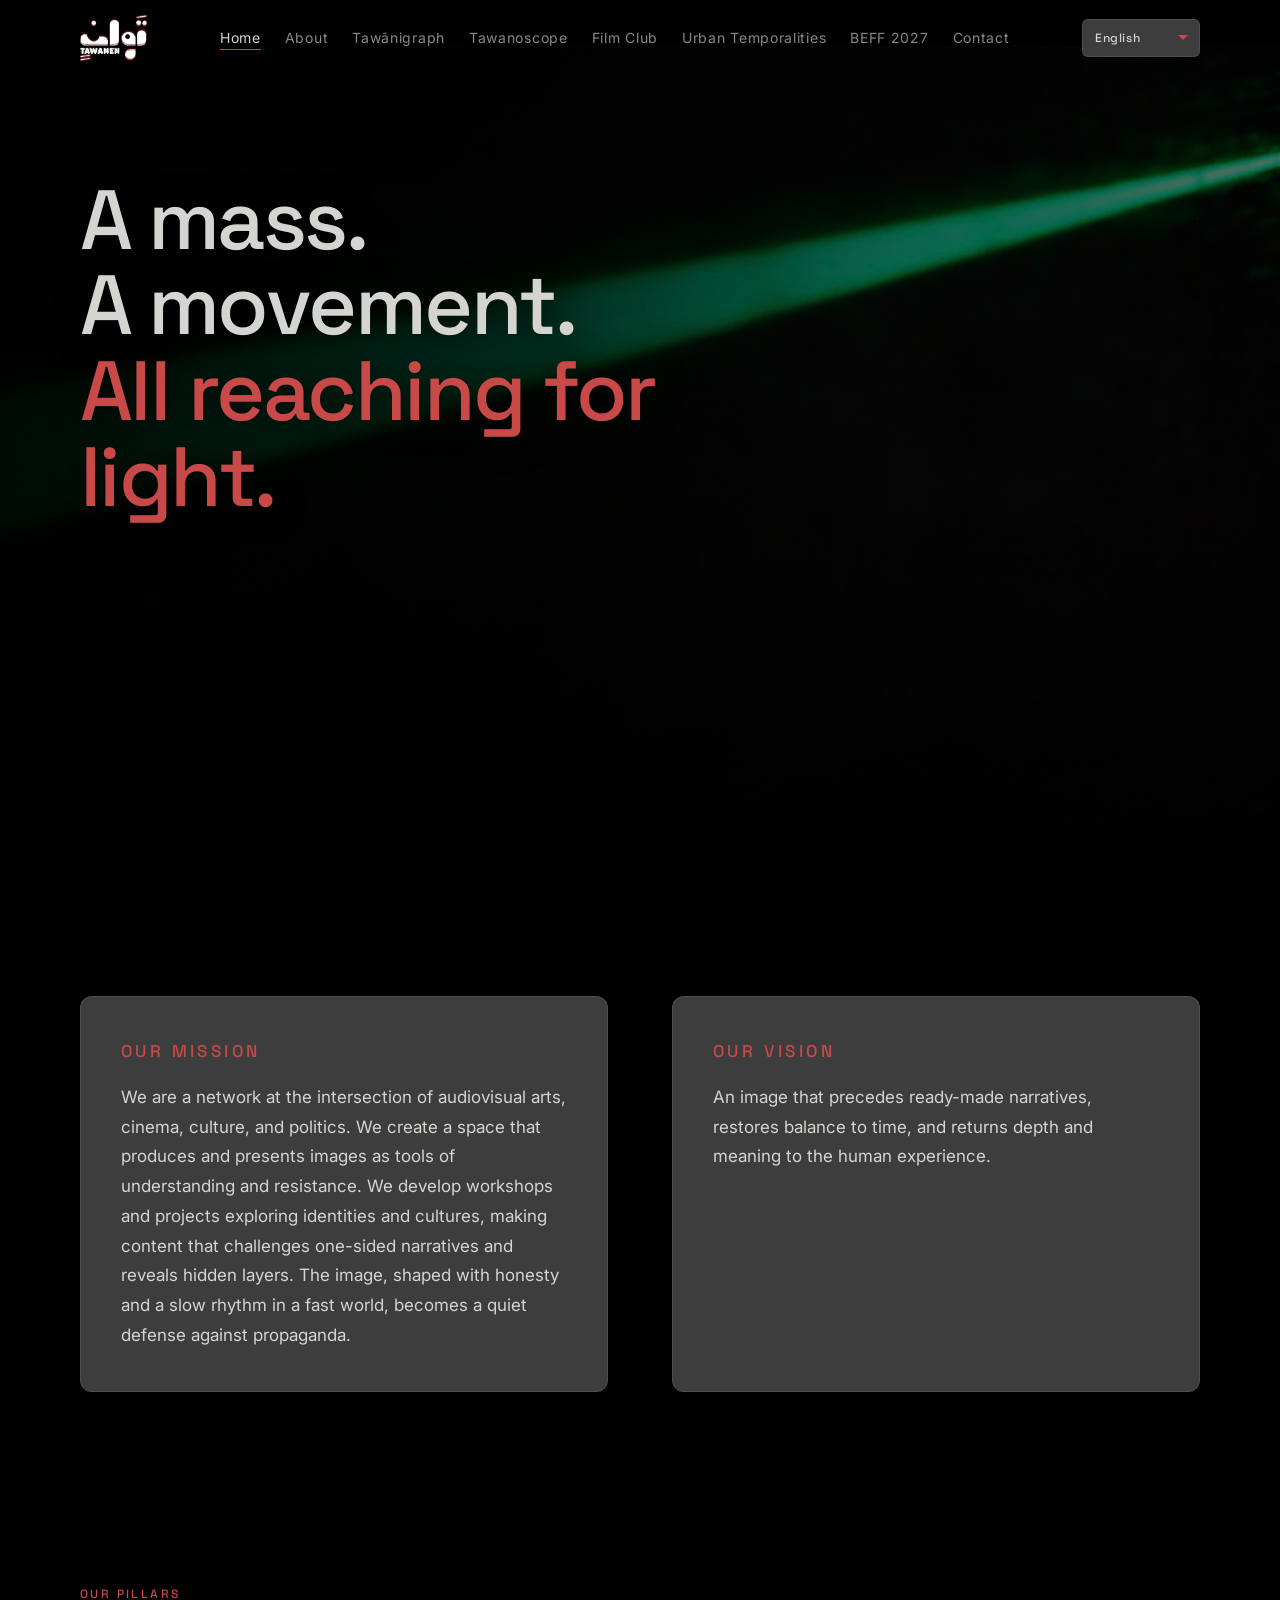
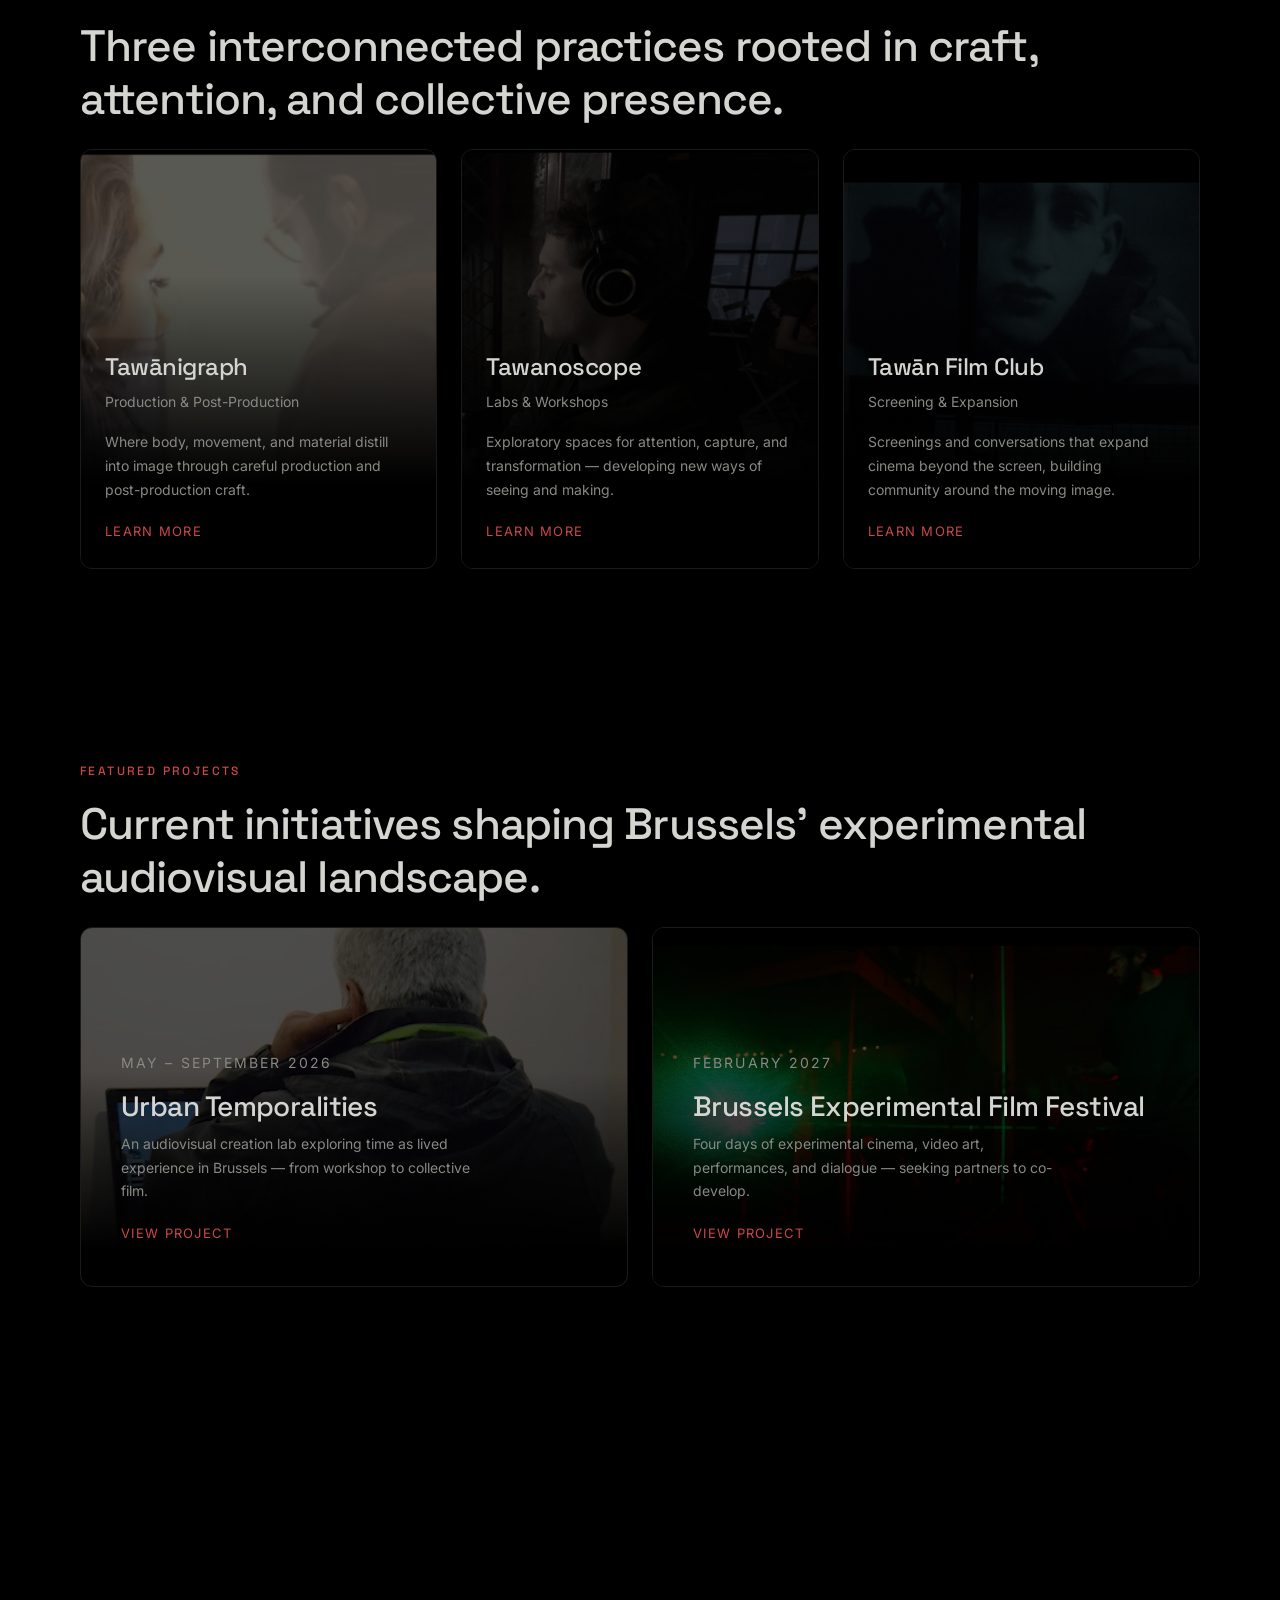
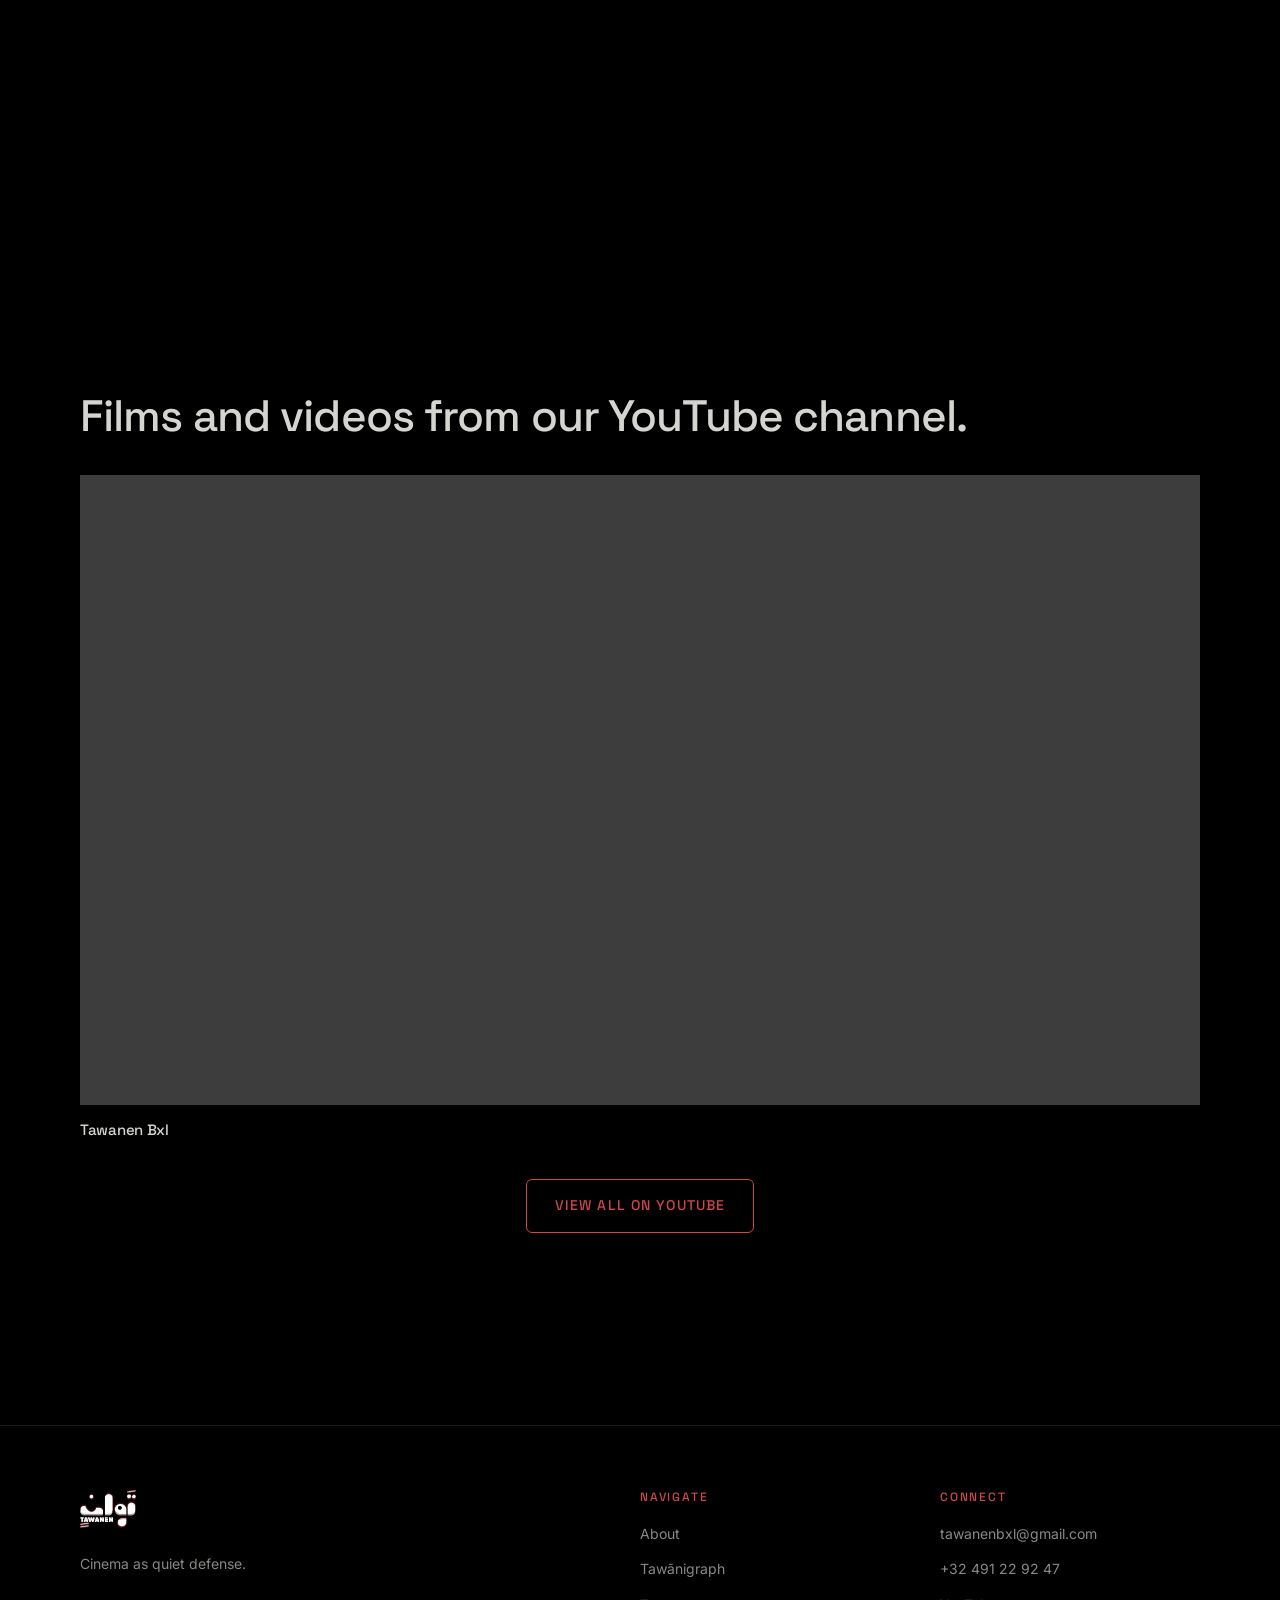
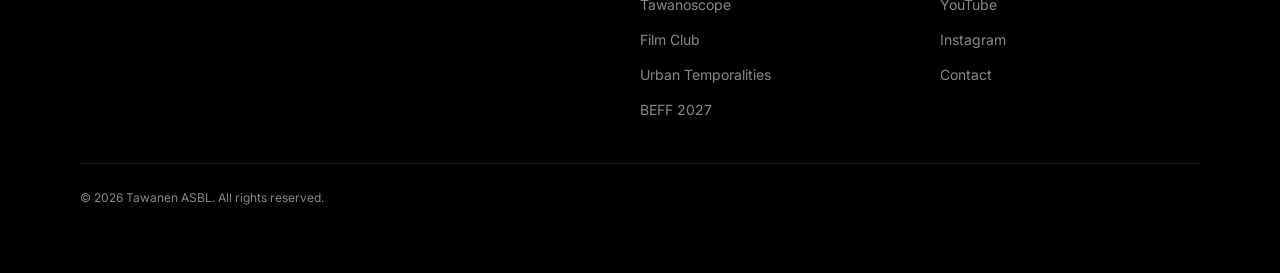
==== index.html @ 6d1c45f4 "initial commit Co-authored-by: Cursor <cursoragent@cursor.com>" ====
<!DOCTYPE html>
<html lang="en">
<head>
  <meta charset="UTF-8">
  <meta name="viewport" content="width=device-width, initial-scale=1.0">
  <meta name="description" content="Tawanen ASBL — a network at the intersection of audiovisual arts, cinema, culture, and politics in Brussels.">
  <meta property="og:title" content="Tawanen — Cinema as Quiet Defense">
  <meta property="og:description" content="Revealing quiet identities, hidden stories, and images that resist erasure.">
  <meta property="og:type" content="website">
  <meta property="og:image" content="logo.png">
  <meta name="twitter:card" content="summary_large_image">
  <link rel="alternate" hreflang="en" href="index.html">
  <link rel="alternate" hreflang="fr" href="index.html">
  <link rel="alternate" hreflang="nl" href="index.html">
  <link rel="alternate" hreflang="ar" href="index.html">
  <link rel="icon" type="image/png" href="logo.png">
  <title>Tawanen — Cinema as Quiet Defense</title>
  <link rel="preconnect" href="https://fonts.googleapis.com">
  <link rel="preconnect" href="https://fonts.gstatic.com" crossorigin>
  <link href="https://fonts.googleapis.com/css2?family=Inter:wght@400;500;600&family=Noto+Sans+Arabic:wght@400;500;600&family=Space+Grotesk:wght@400;500;600;700&display=swap" rel="stylesheet">
  <link rel="stylesheet" href="css/reset.css">
  <link rel="stylesheet" href="css/variables.css">
  <link rel="stylesheet" href="css/layout.css">
  <link rel="stylesheet" href="css/components.css">
  <link rel="stylesheet" href="css/pages.css">
</head>
<body data-page-title="meta.siteName" data-page-desc="meta.description">

  <header class="site-header">
    <div class="container header-inner">
      <a href="index.html" class="logo" aria-label="Tawanen"><img src="logo.png" alt="Tawanen" class="logo-img" width="1769" height="1206"></a>
      <nav class="main-nav" aria-label="Main navigation">
        <button class="menu-toggle" aria-label="Toggle menu" aria-expanded="false">
          <span></span><span></span><span></span>
        </button>
        <ul class="nav-links">
          <li><a href="index.html" data-i18n="nav.home">Home</a></li>
          <li><a href="about.html" data-i18n="nav.about">About</a></li>
          <li><a href="tawanigraph.html" data-i18n="nav.tawānigraph">Tawānigraph</a></li>
          <li><a href="tawanoscope.html" data-i18n="nav.tawanoscope">Tawanoscope</a></li>
          <li><a href="film-club.html" data-i18n="nav.filmClub">Film Club</a></li>
          <li><a href="urban-temporalities.html" data-i18n="nav.urbanTemporalities">Urban Temporalities</a></li>
          <li><a href="beff-2027.html" data-i18n="nav.beff">BEFF 2027</a></li>
          <li><a href="contact.html" data-i18n="nav.contact">Contact</a></li>
        </ul>
      </nav>
      <div class="header-actions">
        <label class="lang-switcher">
          <select class="lang-select" aria-label="Language">
            <option value="en">English</option>
            <option value="fr">Français</option>
            <option value="nl">Nederlands</option>
            <option value="ar">العربية</option>
          </select>
        </label>
      </div>
    </div>
  </header>

  <main>
    <section class="hero">
      <div class="hero-video-wrap">
        <video autoplay muted loop playsinline poster="assets/images/hero-green-beam.jpg">
          <source src="assets/video/opening.mp4" type="video/mp4">
        </video>
      </div>
      <div class="hero-content container">
        <div class="hero-text">
          <h1 class="hero-title">
            <span class="hero-title-line" data-i18n="hero.title.line1">A mass.</span>
            <span class="hero-title-line" data-i18n="hero.title.line2">A movement.</span>
            <span class="hero-title-line hero-title-accent" data-i18n="hero.title.line3">All reaching for light.</span>
          </h1>
          <p class="hero-lead" data-i18n="hero.lead">Tawanen slows time in a world rushing forward — revealing quiet identities, hidden stories, and images that resist erasure.</p>
          <div class="hero-actions">
            <a href="about.html" class="btn btn-filled" data-i18n="hero.cta.about">Discover Tawanen</a>
            <a href="urban-temporalities.html" class="btn btn-ghost" data-i18n="hero.cta.projects">Our Projects</a>
          </div>
        </div>
      </div>
    </section>

    <section class="section">
      <div class="container">
        <div class="mission-vision-grid reveal">
          <div class="mission-block">
            <p class="section-label" data-i18n="mission.title">Our Mission</p>
            <p data-i18n="mission.text">We are a network at the intersection of audiovisual arts, cinema, culture, and politics.</p>
          </div>
          <div class="vision-block">
            <p class="section-label" data-i18n="vision.title">Our Vision</p>
            <p data-i18n="vision.text">An image that precedes ready-made narratives, restores balance to time, and returns depth and meaning to the human experience.</p>
          </div>
        </div>
      </div>
    </section>

    <section class="section">
      <div class="container">
        <p class="section-label reveal" data-i18n="pillars.title">Our Pillars</p>
        <h2 class="section-title reveal" data-i18n="pillars.intro">Three interconnected practices rooted in craft, attention, and collective presence.</h2>
        <div class="pillar-grid reveal">
          <a href="tawanigraph.html" class="pillar-card">
            <div class="pillar-card-bg">
              <img src="assets/images/editing-session.jpg" alt="Film editing session at Tawanen" loading="lazy">
            </div>
            <div class="pillar-card-content">
              <h3 data-i18n="pillars.tawānigraph.title">Tawānigraph</h3>
              <p data-i18n="pillars.tawānigraph.subtitle">Production & Post-Production</p>
              <p data-i18n="pillars.tawānigraph.text">Where body, movement, and material distill into image.</p>
              <span class="card-link" data-i18n="pillars.learnMore">Learn more</span>
            </div>
          </a>
          <a href="tawanoscope.html" class="pillar-card">
            <div class="pillar-card-bg">
              <img src="assets/images/workshop-headphones.jpg" alt="Workshop participant with headphones" loading="lazy">
            </div>
            <div class="pillar-card-content">
              <h3 data-i18n="pillars.tawanoscope.title">Tawanoscope</h3>
              <p data-i18n="pillars.tawanoscope.subtitle">Labs & Workshops</p>
              <p data-i18n="pillars.tawanoscope.text">Exploratory spaces for attention, capture, and transformation.</p>
              <span class="card-link" data-i18n="pillars.learnMore">Learn more</span>
            </div>
          </a>
          <a href="film-club.html" class="pillar-card">
            <div class="pillar-card-bg">
              <img src="assets/images/screening-audience.jpg" alt="Film screening with audience silhouettes" loading="lazy">
            </div>
            <div class="pillar-card-content">
              <h3 data-i18n="pillars.filmClub.title">Tawān Film Club</h3>
              <p data-i18n="pillars.filmClub.subtitle">Screening & Expansion</p>
              <p data-i18n="pillars.filmClub.text">Screenings and conversations that expand cinema beyond the screen.</p>
              <span class="card-link" data-i18n="pillars.learnMore">Learn more</span>
            </div>
          </a>
        </div>
      </div>
    </section>

    <section class="section">
      <div class="container">
        <p class="section-label reveal" data-i18n="projects.title">Featured Projects</p>
        <h2 class="section-title reveal" data-i18n="projects.intro">Current initiatives shaping Brussels' experimental audiovisual landscape.</h2>
        <div class="featured-projects reveal">
          <a href="urban-temporalities.html" class="featured-project">
            <div class="featured-project-bg">
              <img src="assets/images/gallery-05.jpg" alt="Urban Temporalities workshop in Brussels" loading="lazy">
            </div>
            <div class="featured-project-content">
              <p class="featured-project-date" data-i18n="projects.urban.date">May – September 2026</p>
              <h3 data-i18n="projects.urban.title">Urban Temporalities</h3>
              <p data-i18n="projects.urban.text">An audiovisual creation lab exploring time as lived experience in Brussels.</p>
              <span class="card-link" data-i18n="projects.viewProject">View project</span>
            </div>
          </a>
          <a href="beff-2027.html" class="featured-project">
            <div class="featured-project-bg">
              <img src="assets/images/av-performance.jpg" alt="Audiovisual performance at BEFF" loading="lazy">
            </div>
            <div class="featured-project-content">
              <p class="featured-project-date" data-i18n="projects.beff.date">February 2027</p>
              <h3 data-i18n="projects.beff.title">Brussels Experimental Film Festival</h3>
              <p data-i18n="projects.beff.text">Four days of experimental cinema, video art, performances, and dialogue.</p>
              <span class="card-link" data-i18n="projects.viewProject">View project</span>
            </div>
          </a>
        </div>
      </div>
    </section>

    <section class="section">
      <div class="container">
        <p class="section-label reveal" data-i18n="gallery.title">In Motion</p>
        <p class="section-intro reveal" data-i18n="gallery.intro">Images from our workshops, screenings, and productions.</p>
        <div class="gallery-strip reveal" style="margin-top: 2rem;">
          <img src="assets/images/gallery-01.jpg" alt="Experimental film still with motion blur" loading="lazy">
          <img src="assets/images/gallery-02.jpg" alt="Vintage portrait projected during screening" loading="lazy">
          <img src="assets/images/gallery-03.jpg" alt="Interactive video art exhibition" loading="lazy">
          <img src="assets/images/gallery-04.jpg" alt="Participant viewing work on laptop pedestal" loading="lazy">
          <img src="assets/images/gallery-05.jpg" alt="Urban Temporalities workshop scene" loading="lazy">
          <img src="assets/images/gallery-06.jpg" alt="Crowd gathering in Brussels" loading="lazy">
        </div>
      </div>
    </section>

    <section class="section">
      <div class="container">
        <p class="section-label reveal" data-i18n="video.title">Watch</p>
        <h2 class="section-title reveal" data-i18n="video.intro">Films and videos from our YouTube channel.</h2>
        <div class="reveal" data-video-grid style="margin-top: 2rem;">
          <div class="video-grid">
            <article class="video-card">
              <div class="video-embed">
                <iframe src="https://www.youtube.com/embed/IF5uQo_FfHM?rel=0&modestbranding=1" title="Tawanen Bxl" allow="accelerometer; autoplay; clipboard-write; encrypted-media; gyroscope; picture-in-picture" allowfullscreen loading="lazy"></iframe>
              </div>
              <h3 class="video-card-title">Tawanen Bxl</h3>
            </article>
          </div>
        </div>
        <div class="video-section-footer reveal">
          <a href="https://www.youtube.com/@TawanenBxl" class="btn" data-youtube-channel target="_blank" rel="noopener noreferrer" data-i18n="video.viewChannel">View all on YouTube</a>
        </div>
      </div>
    </section>
  </main>

  <footer class="site-footer">
    <div class="container">
      <div class="footer-grid">
        <div class="footer-brand">
          <a href="index.html" class="logo" aria-label="Tawanen"><img src="logo.png" alt="Tawanen" class="logo-img" width="1769" height="1206"></a>
          <p class="footer-tagline" data-i18n="footer.tagline">Cinema as quiet defense.</p>
        </div>
        <div class="footer-col">
          <h4 data-i18n="footer.navigate">Navigate</h4>
          <ul>
            <li><a href="about.html" data-i18n="nav.about">About</a></li>
            <li><a href="tawanigraph.html" data-i18n="nav.tawānigraph">Tawānigraph</a></li>
            <li><a href="tawanoscope.html" data-i18n="nav.tawanoscope">Tawanoscope</a></li>
            <li><a href="film-club.html" data-i18n="nav.filmClub">Film Club</a></li>
            <li><a href="urban-temporalities.html" data-i18n="nav.urbanTemporalities">Urban Temporalities</a></li>
            <li><a href="beff-2027.html" data-i18n="nav.beff">BEFF 2027</a></li>
          </ul>
        </div>
        <div class="footer-col">
          <h4 data-i18n="footer.connect">Connect</h4>
          <ul>
            <li><a href="mailto:tawanenbxl@gmail.com">tawanenbxl@gmail.com</a></li>
            <li><a href="tel:+32491229247">+32 491 22 92 47</a></li>
            <li><a href="https://www.youtube.com/@TawanenBxl" target="_blank" rel="noopener noreferrer">YouTube</a></li>
            <li><a href="https://instagram.com/tawanenbxl" target="_blank" rel="noopener noreferrer">Instagram</a></li>
            <li><a href="contact.html" data-i18n="nav.contact">Contact</a></li>
          </ul>
        </div>
      </div>
      <div class="footer-bottom">
        <p data-i18n="footer.rights">© 2026 Tawanen ASBL. All rights reserved.</p>
      </div>
    </div>
  </footer>

  <script src="js/i18n.js"></script>
  <script src="js/main.js"></script>
  <script src="js/video.js"></script>
  <script src="js/videos.js"></script>
</body>
</html>
---- css/variables.css ----
:root {
  /* Brand — derived from logo.png */
  --color-black: #000000;
  --color-charcoal: #3d3d3d;
  --color-charcoal-light: #4a4a4a;
  --color-accent: #c94848;
  --color-accent-light: #e06060;
  --color-accent-dim: rgba(201, 72, 72, 0.22);
  --color-grey-brand: #b8b8b8;
  --color-offwhite: #d4d4d0;
  --color-muted: #888884;
  --color-border: rgba(184, 184, 184, 0.14);

  --font-display: "Space Grotesk", "Helvetica Neue", sans-serif;
  --font-body: "Inter", "Helvetica Neue", sans-serif;
  --font-arabic: "Noto Sans Arabic", "Inter", sans-serif;

  --radius-sm: 6px;
  --radius-md: 12px;
  --radius-lg: 20px;

  --space-xs: 0.5rem;
  --space-sm: 1rem;
  --space-md: 1.5rem;
  --space-lg: 2.5rem;
  --space-xl: 4rem;
  --space-2xl: 6rem;
  --space-3xl: 8rem;

  --max-width: 1200px;
  --page-gutter: clamp(1.25rem, 4vw, 2.5rem);
  --nav-height: 76px;
  --logo-height: 46px;
  --logo-height-footer: 38px;

  --transition-slow: 0.6s cubic-bezier(0.25, 0.46, 0.45, 0.94);
  --transition-fast: 0.2s ease;
}

[dir="rtl"] {
  --font-body: var(--font-arabic);
}
---- css/layout.css ----
body {
  font-family: var(--font-body);
  font-size: 1rem;
  line-height: 1.7;
  color: var(--color-offwhite);
  background-color: var(--color-black);
  -webkit-font-smoothing: antialiased;
}

[dir="rtl"] body {
  font-family: var(--font-arabic);
}

h1, h2, h3, h4 {
  font-family: var(--font-display);
  font-weight: 500;
  line-height: 1.2;
  letter-spacing: -0.02em;
}

h1 { font-size: clamp(2.5rem, 6vw, 4.5rem); }
h2 { font-size: clamp(1.75rem, 4vw, 2.75rem); }
h3 { font-size: clamp(1.25rem, 2.5vw, 1.75rem); }

.container {
  width: 100%;
  max-width: var(--max-width);
  margin-inline: auto;
  padding-inline: var(--page-gutter);
}

.section {
  padding-block: var(--space-2xl);
}

.section-label {
  font-family: var(--font-display);
  font-size: 0.75rem;
  font-weight: 500;
  letter-spacing: 0.2em;
  text-transform: uppercase;
  color: var(--color-accent);
  margin-bottom: var(--space-sm);
}

.section-title {
  margin-bottom: var(--space-md);
}

.section-intro {
  color: var(--color-muted);
  max-width: 60ch;
  font-size: 1.125rem;
}

/* Header */
.site-header {
  position: fixed;
  top: 0;
  left: 0;
  right: 0;
  z-index: 100;
  height: var(--nav-height);
  transition: background var(--transition-fast), backdrop-filter var(--transition-fast);
}

.site-header.scrolled {
  background: rgba(0, 0, 0, 0.88);
  backdrop-filter: blur(12px);
  border-bottom: 1px solid var(--color-border);
}

.header-inner {
  display: flex;
  align-items: center;
  justify-content: space-between;
  height: var(--nav-height);
}

.logo {
  display: inline-flex;
  align-items: center;
  flex-shrink: 0;
  line-height: 0;
  transition: opacity var(--transition-fast);
}

.logo:hover {
  opacity: 0.88;
}

.logo-img {
  height: var(--logo-height);
  width: auto;
  display: block;
}

.footer-brand .logo-img {
  height: var(--logo-height-footer);
}

.main-nav {
  display: flex;
  align-items: center;
  gap: var(--space-lg);
}

.nav-links {
  display: flex;
  align-items: center;
  gap: var(--space-md);
}

.nav-links a {
  font-size: 0.875rem;
  letter-spacing: 0.05em;
  color: var(--color-muted);
  transition: color var(--transition-fast);
  position: relative;
}

.nav-links a:hover,
.nav-links a.active {
  color: var(--color-offwhite);
}

.nav-links a.active::after {
  content: "";
  position: absolute;
  bottom: -4px;
  left: 0;
  right: 0;
  height: 1px;
  background: var(--color-accent);
}

.header-actions {
  display: flex;
  align-items: center;
  gap: var(--space-sm);
}

/* Mobile menu */
.menu-toggle {
  display: none;
  flex-direction: column;
  gap: 5px;
  padding: 4px;
}

.menu-toggle span {
  display: block;
  width: 24px;
  height: 2px;
  background: var(--color-offwhite);
  transition: transform var(--transition-fast), opacity var(--transition-fast);
}

.menu-toggle.open span:nth-child(1) {
  transform: translateY(7px) rotate(45deg);
}

.menu-toggle.open span:nth-child(2) {
  opacity: 0;
}

.menu-toggle.open span:nth-child(3) {
  transform: translateY(-7px) rotate(-45deg);
}

/* Footer */
.site-footer {
  border-top: 1px solid var(--color-border);
  padding-block: var(--space-xl);
  margin-top: var(--space-2xl);
}

.footer-grid {
  display: grid;
  grid-template-columns: 2fr 1fr 1fr;
  gap: var(--space-lg);
}

.footer-brand .logo {
  display: inline-block;
  margin-bottom: var(--space-sm);
}

.footer-tagline {
  color: var(--color-muted);
  font-size: 0.875rem;
  max-width: 30ch;
}

.footer-col h4 {
  font-size: 0.75rem;
  letter-spacing: 0.15em;
  text-transform: uppercase;
  color: var(--color-accent);
  margin-bottom: var(--space-sm);
}

.footer-col ul {
  display: flex;
  flex-direction: column;
  gap: var(--space-xs);
}

.footer-col a {
  font-size: 0.875rem;
  color: var(--color-muted);
  transition: color var(--transition-fast);
}

.footer-col a:hover {
  color: var(--color-offwhite);
}

.footer-bottom {
  display: flex;
  justify-content: space-between;
  align-items: center;
  margin-top: var(--space-lg);
  padding-top: var(--space-md);
  border-top: 1px solid var(--color-border);
  font-size: 0.75rem;
  color: var(--color-muted);
}

/* Page hero (inner pages) */
.page-hero {
  position: relative;
  min-height: 50vh;
  display: flex;
  align-items: flex-end;
  padding-block: calc(var(--nav-height) + var(--space-xl)) var(--space-xl);
  overflow: hidden;
}

.page-hero-bg {
  position: absolute;
  inset: 0;
  z-index: 0;
}

.page-hero-bg img {
  width: 100%;
  height: 100%;
  object-fit: cover;
  filter: brightness(0.4);
}

.page-hero-bg::after {
  content: "";
  position: absolute;
  inset: 0;
  background: linear-gradient(to top, var(--color-black) 0%, transparent 60%);
}

.page-hero-content {
  position: relative;
  z-index: 1;
}

.page-hero h1 {
  max-width: 16ch;
}

/* Main content offset for fixed header */
main {
  padding-top: 0;
}

main.has-offset {
  padding-top: var(--nav-height);
}

/* Responsive */
@media (max-width: 900px) {
  .menu-toggle {
    display: flex;
  }

  .nav-links {
    position: fixed;
    top: var(--nav-height);
    left: 0;
    right: 0;
    bottom: 0;
    flex-direction: column;
    align-items: flex-start;
    padding: var(--space-lg);
    background: rgba(0, 0, 0, 0.97);
    backdrop-filter: blur(16px);
    transform: translateX(100%);
    transition: transform var(--transition-slow);
    gap: var(--space-md);
  }

  [dir="rtl"] .nav-links {
    transform: translateX(-100%);
  }

  .nav-links.open {
    transform: translateX(0);
  }

  .nav-links a {
    font-size: 1.25rem;
  }

  .footer-grid {
    grid-template-columns: 1fr;
    gap: var(--space-md);
  }

  .footer-bottom {
    flex-direction: column;
    gap: var(--space-sm);
    text-align: center;
  }
}

@media (max-width: 600px) {
  .section {
    padding-block: var(--space-xl);
  }
}
---- css/components.css ----
/* Language switcher */
.lang-switcher {
  position: relative;
  display: inline-flex;
  align-items: center;
}

.lang-select {
  appearance: none;
  -webkit-appearance: none;
  font-family: var(--font-display);
  font-size: 0.75rem;
  font-weight: 500;
  letter-spacing: 0.05em;
  padding: 0.5rem 2rem 0.5rem 0.75rem;
  background: var(--color-charcoal);
  border: 1px solid var(--color-border);
  border-radius: var(--radius-sm);
  color: var(--color-offwhite);
  cursor: pointer;
  transition: border-color var(--transition-fast), background var(--transition-fast);
  background-image: url("data:image/svg+xml,%3Csvg xmlns='http://www.w3.org/2000/svg' width='12' height='12' viewBox='0 0 12 12'%3E%3Cpath fill='%23c94848' d='M6 8L1 3h10z'/%3E%3C/svg%3E");
  background-repeat: no-repeat;
  background-position: right 0.6rem center;
}

[dir="rtl"] .lang-select {
  padding: 0.5rem 0.75rem 0.5rem 2rem;
  background-position: left 0.6rem center;
}

.lang-select:hover,
.lang-select:focus {
  outline: none;
  border-color: var(--color-accent);
}

.lang-select option {
  background: var(--color-charcoal);
  color: var(--color-offwhite);
}

/* Buttons */
.btn {
  display: inline-flex;
  align-items: center;
  gap: var(--space-xs);
  font-family: var(--font-display);
  font-size: 0.875rem;
  font-weight: 500;
  letter-spacing: 0.08em;
  text-transform: uppercase;
  padding: 0.875rem 1.75rem;
  border: 1px solid var(--color-accent);
  border-radius: var(--radius-sm);
  color: var(--color-accent);
  transition: background var(--transition-fast), color var(--transition-fast), border-color var(--transition-fast);
}

.btn:hover {
  background: var(--color-accent);
  color: var(--color-offwhite);
}

.btn-filled {
  background: var(--color-accent);
  color: var(--color-offwhite);
  border-color: var(--color-accent);
}

.btn-filled:hover {
  background: var(--color-accent-light);
  border-color: var(--color-accent-light);
  color: var(--color-offwhite);
}

.btn-ghost {
  border-color: var(--color-border);
  color: var(--color-offwhite);
}

.btn-ghost:hover {
  border-color: var(--color-offwhite);
  background: transparent;
  color: var(--color-offwhite);
}

/* Cards */
.card-grid {
  display: grid;
  grid-template-columns: repeat(auto-fit, minmax(280px, 1fr));
  gap: var(--space-md);
}

.card {
  background: var(--color-charcoal);
  border: 1px solid var(--color-border);
  border-radius: var(--radius-md);
  overflow: hidden;
  transition: border-color var(--transition-fast), transform var(--transition-slow);
}

.card:hover {
  border-color: var(--color-accent);
  transform: translateY(-4px);
}

.card-image {
  aspect-ratio: 16 / 10;
  overflow: hidden;
}

.card-image img {
  width: 100%;
  height: 100%;
  object-fit: cover;
  filter: grayscale(30%);
  transition: filter var(--transition-slow), transform var(--transition-slow);
}

.card:hover .card-image img {
  filter: grayscale(0%);
  transform: scale(1.03);
}

.card-body {
  padding: var(--space-md);
}

.card-label {
  font-size: 0.6875rem;
  letter-spacing: 0.15em;
  text-transform: uppercase;
  color: var(--color-accent);
  margin-bottom: var(--space-xs);
}

.card-title {
  font-family: var(--font-display);
  font-size: 1.25rem;
  margin-bottom: var(--space-xs);
}

.card-text {
  font-size: 0.875rem;
  color: var(--color-muted);
  margin-bottom: var(--space-sm);
}

.card-link {
  font-size: 0.8125rem;
  letter-spacing: 0.1em;
  text-transform: uppercase;
  color: var(--color-accent);
}

/* Pillar cards (larger) */
.pillar-grid {
  display: grid;
  grid-template-columns: repeat(3, 1fr);
  gap: var(--space-md);
}

.pillar-card {
  position: relative;
  min-height: 420px;
  display: flex;
  flex-direction: column;
  justify-content: flex-end;
  padding: var(--space-md);
  overflow: hidden;
  border: 1px solid var(--color-border);
  border-radius: var(--radius-md);
  transition: border-color var(--transition-fast);
}

.pillar-card:hover {
  border-color: var(--color-accent);
}

.pillar-card-bg {
  position: absolute;
  inset: 0;
  z-index: 0;
}

.pillar-card-bg img {
  width: 100%;
  height: 100%;
  object-fit: cover;
  filter: brightness(0.35) grayscale(40%);
  transition: filter var(--transition-slow), transform var(--transition-slow);
}

.pillar-card:hover .pillar-card-bg img {
  filter: brightness(0.45) grayscale(0%);
  transform: scale(1.05);
}

.pillar-card-bg::after {
  content: "";
  position: absolute;
  inset: 0;
  background: linear-gradient(to top, var(--color-black) 20%, transparent 70%);
}

.pillar-card-content {
  position: relative;
  z-index: 1;
}

.pillar-card-content h3 {
  font-size: 1.5rem;
  margin-bottom: var(--space-xs);
}

.pillar-card-content p {
  font-size: 0.875rem;
  color: var(--color-muted);
  margin-bottom: var(--space-sm);
}

/* Video embed */
.video-embed {
  position: relative;
  aspect-ratio: 16 / 9;
  background: var(--color-charcoal);
  overflow: hidden;
}

.video-embed iframe,
.video-embed video {
  width: 100%;
  height: 100%;
  border: none;
}

.video-grid {
  display: grid;
  grid-template-columns: repeat(auto-fit, minmax(min(100%, 320px), 1fr));
  gap: var(--space-md);
}

.video-card-title {
  font-family: var(--font-display);
  font-size: 0.9375rem;
  font-weight: 500;
  margin-top: var(--space-sm);
  color: var(--color-offwhite);
}

.video-section-footer {
  margin-top: var(--space-lg);
  text-align: center;
}

/* Hero video section */
.hero {
  position: relative;
  min-height: 100vh;
  min-height: 100dvh;
  display: flex;
  flex-direction: column;
  justify-content: center;
  overflow: hidden;
}

.hero-video-wrap {
  position: absolute;
  inset: 0;
  z-index: 0;
}

.hero-video-wrap video,
.hero-video-wrap img {
  width: 100%;
  height: 100%;
  object-fit: cover;
}

.hero-video-wrap::after {
  content: "";
  position: absolute;
  inset: 0;
  background:
    linear-gradient(
      to right,
      rgba(0, 0, 0, 0.92) 0%,
      rgba(0, 0, 0, 0.72) 42%,
      rgba(0, 0, 0, 0.35) 70%,
      rgba(0, 0, 0, 0.2) 100%
    ),
    linear-gradient(
      to top,
      rgba(0, 0, 0, 0.88) 0%,
      rgba(0, 0, 0, 0.25) 45%,
      rgba(0, 0, 0, 0.55) 100%
    );
}

.hero-content {
  position: relative;
  z-index: 1;
  padding-block: calc(var(--nav-height) + var(--space-lg)) var(--space-2xl);
}

.hero-text {
  max-width: 38rem;
}

.hero-title {
  margin-bottom: var(--space-md);
  font-size: clamp(2.75rem, 7.5vw, 5.25rem);
  font-weight: 500;
  line-height: 1.02;
  letter-spacing: -0.03em;
  text-shadow: 0 2px 32px rgba(0, 0, 0, 0.9);
}

.hero-title-line {
  display: block;
  opacity: 0;
  animation: fadeUp 1s var(--transition-slow) forwards;
}

.hero-title-line:nth-child(1) { animation-delay: 0.2s; }
.hero-title-line:nth-child(2) { animation-delay: 0.35s; }
.hero-title-line:nth-child(3) { animation-delay: 0.5s; }

.hero-title-accent {
  color: var(--color-accent);
}

.hero-lead {
  font-size: clamp(1.0625rem, 2.2vw, 1.3125rem);
  line-height: 1.65;
  color: var(--color-offwhite);
  max-width: 40ch;
  margin-bottom: var(--space-lg);
  text-shadow: 0 1px 20px rgba(0, 0, 0, 0.85);
  opacity: 0;
  animation: fadeUp 1s var(--transition-slow) 0.65s forwards;
}

.hero-actions {
  display: flex;
  flex-wrap: wrap;
  gap: var(--space-sm);
  opacity: 0;
  animation: fadeUp 1s var(--transition-slow) 0.8s forwards;
}

@keyframes fadeUp {
  from {
    opacity: 0;
    transform: translateY(24px);
  }
  to {
    opacity: 1;
    transform: translateY(0);
  }
}

[dir="rtl"] .hero-video-wrap::after {
  background:
    linear-gradient(
      to left,
      rgba(0, 0, 0, 0.92) 0%,
      rgba(0, 0, 0, 0.72) 42%,
      rgba(0, 0, 0, 0.35) 70%,
      rgba(0, 0, 0, 0.2) 100%
    ),
    linear-gradient(
      to top,
      rgba(0, 0, 0, 0.88) 0%,
      rgba(0, 0, 0, 0.25) 45%,
      rgba(0, 0, 0, 0.55) 100%
    );
}

@media (max-width: 600px) {
  .hero-text {
    max-width: none;
  }

  .hero-lead {
    max-width: none;
  }
}

/* Manifesto / quote blocks */
.manifesto-block {
  border-left: 2px solid var(--color-accent);
  padding-left: var(--space-md);
  margin-block: var(--space-lg);
}

[dir="rtl"] .manifesto-block {
  border-left: none;
  border-right: 2px solid var(--color-accent);
  padding-left: 0;
  padding-right: var(--space-md);
}

.manifesto-block p {
  font-size: clamp(1.125rem, 2.5vw, 1.5rem);
  line-height: 1.6;
  color: var(--color-offwhite);
}

.quote-block {
  text-align: center;
  padding-block: var(--space-xl);
}

.quote-block blockquote {
  font-family: var(--font-display);
  font-size: clamp(1.5rem, 3vw, 2.25rem);
  line-height: 1.4;
  max-width: 28ch;
  margin-inline: auto;
  color: var(--color-offwhite);
}

.quote-block cite {
  display: block;
  margin-top: var(--space-md);
  font-size: 0.875rem;
  font-style: normal;
  letter-spacing: 0.15em;
  text-transform: uppercase;
  color: var(--color-accent);
}

/* Phase timeline */
.phases {
  display: grid;
  grid-template-columns: repeat(auto-fit, minmax(180px, 1fr));
  gap: var(--space-sm);
  margin-top: var(--space-lg);
}

.phase-item {
  padding: var(--space-md);
  background: var(--color-charcoal);
  border: 1px solid var(--color-border);
  border-radius: var(--radius-sm);
  position: relative;
}

.phase-number {
  font-family: var(--font-display);
  font-size: 2rem;
  color: var(--color-accent);
  opacity: 0.5;
  line-height: 1;
  margin-bottom: var(--space-xs);
}

.phase-item h4 {
  font-size: 0.9375rem;
  margin-bottom: var(--space-xs);
}

.phase-item p {
  font-size: 0.8125rem;
  color: var(--color-muted);
}

/* Gallery strip */
.gallery-strip {
  display: grid;
  grid-template-columns: repeat(6, 1fr);
  gap: 4px;
  overflow: hidden;
}

.gallery-strip img {
  width: 100%;
  aspect-ratio: 1;
  object-fit: cover;
  filter: grayscale(60%) brightness(0.7);
  transition: filter var(--transition-slow);
}

.gallery-strip img:hover {
  filter: grayscale(0%) brightness(1);
}

/* Contact form */
.contact-form {
  display: flex;
  flex-direction: column;
  gap: var(--space-md);
  max-width: 540px;
}

.form-status {
  padding: var(--space-sm) var(--space-md);
  border-radius: var(--radius-sm);
  font-size: 0.9375rem;
  line-height: 1.5;
}

.form-status-success {
  background: rgba(201, 72, 72, 0.15);
  border: 1px solid var(--color-accent);
  color: var(--color-offwhite);
}

.form-group {
  display: flex;
  flex-direction: column;
  gap: var(--space-xs);
}

.form-group label {
  font-size: 0.8125rem;
  letter-spacing: 0.08em;
  text-transform: uppercase;
  color: var(--color-muted);
}

.form-group input,
.form-group textarea,
.form-group select {
  background: var(--color-charcoal);
  border: 1px solid var(--color-border);
  border-radius: var(--radius-sm);
  padding: 0.875rem 1rem;
  color: var(--color-offwhite);
  transition: border-color var(--transition-fast);
}

.form-group input:focus,
.form-group textarea:focus,
.form-group select:focus {
  outline: none;
  border-color: var(--color-accent);
}

.form-group textarea {
  min-height: 140px;
  resize: vertical;
}

/* Info list */
.info-list {
  display: flex;
  flex-direction: column;
  gap: var(--space-md);
}

.info-item {
  display: flex;
  flex-direction: column;
  gap: 4px;
}

.info-item dt {
  font-size: 0.75rem;
  letter-spacing: 0.12em;
  text-transform: uppercase;
  color: var(--color-accent);
}

.info-item dd {
  font-size: 1rem;
  color: var(--color-offwhite);
}

.info-item dd a {
  transition: color var(--transition-fast);
}

.info-item dd a:hover {
  color: var(--color-accent);
}

/* Two column layout */
.two-col {
  display: grid;
  grid-template-columns: 1fr 1fr;
  gap: var(--space-xl);
  align-items: start;
}

/* Programme list */
.programme-list {
  display: flex;
  flex-direction: column;
  gap: var(--space-sm);
}

.programme-list li {
  display: flex;
  align-items: baseline;
  gap: var(--space-sm);
  padding: var(--space-sm) 0;
  border-bottom: 1px solid var(--color-border);
  font-size: 0.9375rem;
}

.programme-list li::before {
  content: "—";
  color: var(--color-accent);
  flex-shrink: 0;
}

/* Fade-in on scroll */
.reveal {
  opacity: 0;
  transform: translateY(20px);
  transition: opacity 0.8s ease, transform 0.8s ease;
}

.reveal.visible {
  opacity: 1;
  transform: translateY(0);
}

@media (max-width: 900px) {
  .pillar-grid {
    grid-template-columns: 1fr;
  }

  .gallery-strip {
    grid-template-columns: repeat(3, 1fr);
  }

  .two-col {
    grid-template-columns: 1fr;
  }
}

@media (max-width: 600px) {
  .gallery-strip {
    grid-template-columns: repeat(2, 1fr);
  }

  .hero-actions {
    flex-direction: column;
  }

  .btn {
    text-align: center;
    justify-content: center;
  }
}

@media (prefers-reduced-motion: reduce) {
  .hero-title-line,
  .hero-lead,
  .hero-actions {
    opacity: 1;
    animation: none;
  }

  .reveal {
    opacity: 1;
    transform: none;
  }
}
---- css/pages.css ----
/* Page-specific styles */

/* Home — mission/vision split */
.mission-vision-grid {
  display: grid;
  grid-template-columns: 1fr 1fr;
  gap: var(--space-xl);
}

.mission-block,
.vision-block {
  padding: var(--space-lg);
  background: var(--color-charcoal);
  border: 1px solid var(--color-border);
  border-radius: var(--radius-md);
}

.mission-block h3,
.vision-block h3 {
  margin-bottom: var(--space-md);
}

.mission-block p,
.vision-block p {
  font-size: 1.0625rem;
  line-height: 1.75;
}

/* Featured projects row */
.featured-projects {
  display: grid;
  grid-template-columns: 1fr 1fr;
  gap: var(--space-md);
}

.featured-project {
  position: relative;
  min-height: 360px;
  display: flex;
  flex-direction: column;
  justify-content: flex-end;
  padding: var(--space-lg);
  overflow: hidden;
  border: 1px solid var(--color-border);
  border-radius: var(--radius-md);
}

.featured-project-bg {
  position: absolute;
  inset: 0;
}

.featured-project-bg img {
  width: 100%;
  height: 100%;
  object-fit: cover;
  filter: brightness(0.3);
  transition: filter var(--transition-slow), transform var(--transition-slow);
}

.featured-project:hover .featured-project-bg img {
  filter: brightness(0.45);
  transform: scale(1.04);
}

.featured-project-bg::after {
  content: "";
  position: absolute;
  inset: 0;
  background: linear-gradient(to top, var(--color-black) 10%, transparent 60%);
}

.featured-project-content {
  position: relative;
  z-index: 1;
}

.featured-project-date {
  font-size: 0.75rem;
  letter-spacing: 0.15em;
  text-transform: uppercase;
  color: var(--color-accent);
  margin-bottom: var(--space-xs);
}

.featured-project h3 {
  margin-bottom: var(--space-xs);
}

.featured-project p {
  font-size: 0.875rem;
  color: var(--color-muted);
  margin-bottom: var(--space-sm);
  max-width: 40ch;
}

/* About page */
.about-grid {
  display: grid;
  grid-template-columns: 1fr 1fr;
  gap: var(--space-xl);
  align-items: center;
}

.about-image {
  aspect-ratio: 4 / 5;
  overflow: hidden;
}

.about-image img {
  width: 100%;
  height: 100%;
  object-fit: cover;
  filter: grayscale(20%);
}

/* Pillar page content */
.pillar-content {
  max-width: 70ch;
}

.pillar-content p {
  margin-bottom: var(--space-md);
  color: var(--color-muted);
  font-size: 1.0625rem;
}

.pillar-offerings {
  margin-top: var(--space-lg);
}

.pillar-offerings h3 {
  margin-bottom: var(--space-md);
}

.pillar-offerings ul {
  display: flex;
  flex-direction: column;
  gap: var(--space-sm);
}

.pillar-offerings li {
  padding: var(--space-sm) var(--space-md);
  background: var(--color-charcoal);
  border-left: 2px solid var(--color-accent);
  font-size: 0.9375rem;
}

[dir="rtl"] .pillar-offerings li {
  border-left: none;
  border-right: 2px solid var(--color-accent);
}

/* Project page */
.project-meta {
  display: flex;
  flex-wrap: wrap;
  gap: var(--space-md);
  margin-bottom: var(--space-lg);
  padding-bottom: var(--space-md);
  border-bottom: 1px solid var(--color-border);
}

.project-meta-item {
  display: flex;
  flex-direction: column;
  gap: 2px;
}

.project-meta-item span:first-child {
  font-size: 0.6875rem;
  letter-spacing: 0.12em;
  text-transform: uppercase;
  color: var(--color-accent);
}

.project-meta-item span:last-child {
  font-size: 0.9375rem;
}

.project-section {
  margin-bottom: var(--space-xl);
}

.project-section h2 {
  margin-bottom: var(--space-md);
}

.project-section p {
  color: var(--color-muted);
  font-size: 1.0625rem;
  margin-bottom: var(--space-sm);
  max-width: 70ch;
}

/* BEFF homages */
.homage-grid {
  display: grid;
  grid-template-columns: repeat(auto-fit, minmax(200px, 1fr));
  gap: var(--space-sm);
  margin-top: var(--space-md);
}

.homage-item {
  padding: var(--space-md);
  background: var(--color-charcoal);
  border: 1px solid var(--color-border);
  border-radius: var(--radius-sm);
  text-align: center;
}

.homage-item h4 {
  font-size: 1rem;
  margin-bottom: 4px;
}

.homage-item p {
  font-size: 0.8125rem;
  color: var(--color-muted);
}

/* Contact page */
.contact-grid {
  display: grid;
  grid-template-columns: 1fr 1fr;
  gap: var(--space-xl);
}

.partner-cta {
  margin-top: var(--space-xl);
  padding: var(--space-lg);
  background: var(--color-charcoal);
  border: 1px solid var(--color-accent);
  border-radius: var(--radius-md);
  text-align: center;
}

.partner-cta h3 {
  margin-bottom: var(--space-sm);
}

.partner-cta p {
  color: var(--color-muted);
  margin-bottom: var(--space-md);
  max-width: 50ch;
  margin-inline: auto;
}

/* Social reel section */
.social-reel {
  max-width: 640px;
  margin-inline: auto;
}

@media (max-width: 900px) {
  .mission-vision-grid,
  .featured-projects,
  .about-grid,
  .contact-grid {
    grid-template-columns: 1fr;
  }
}
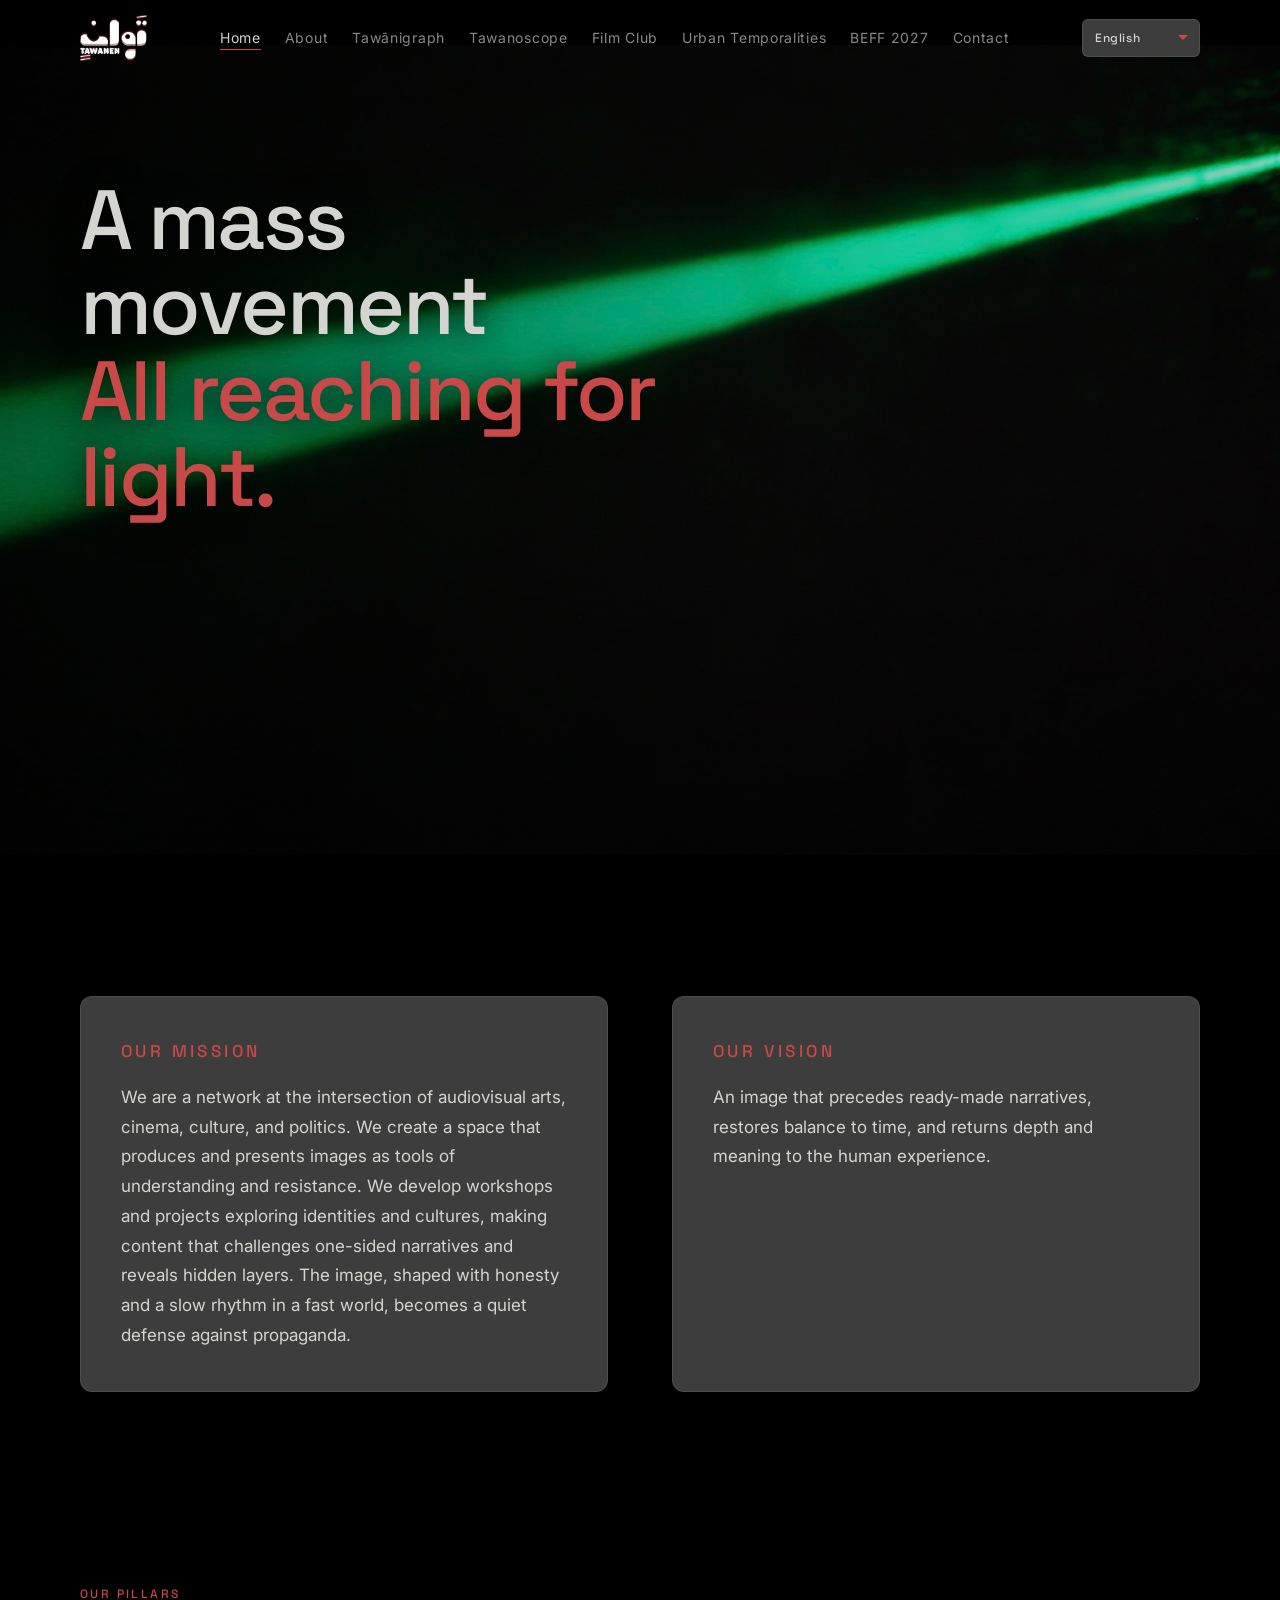
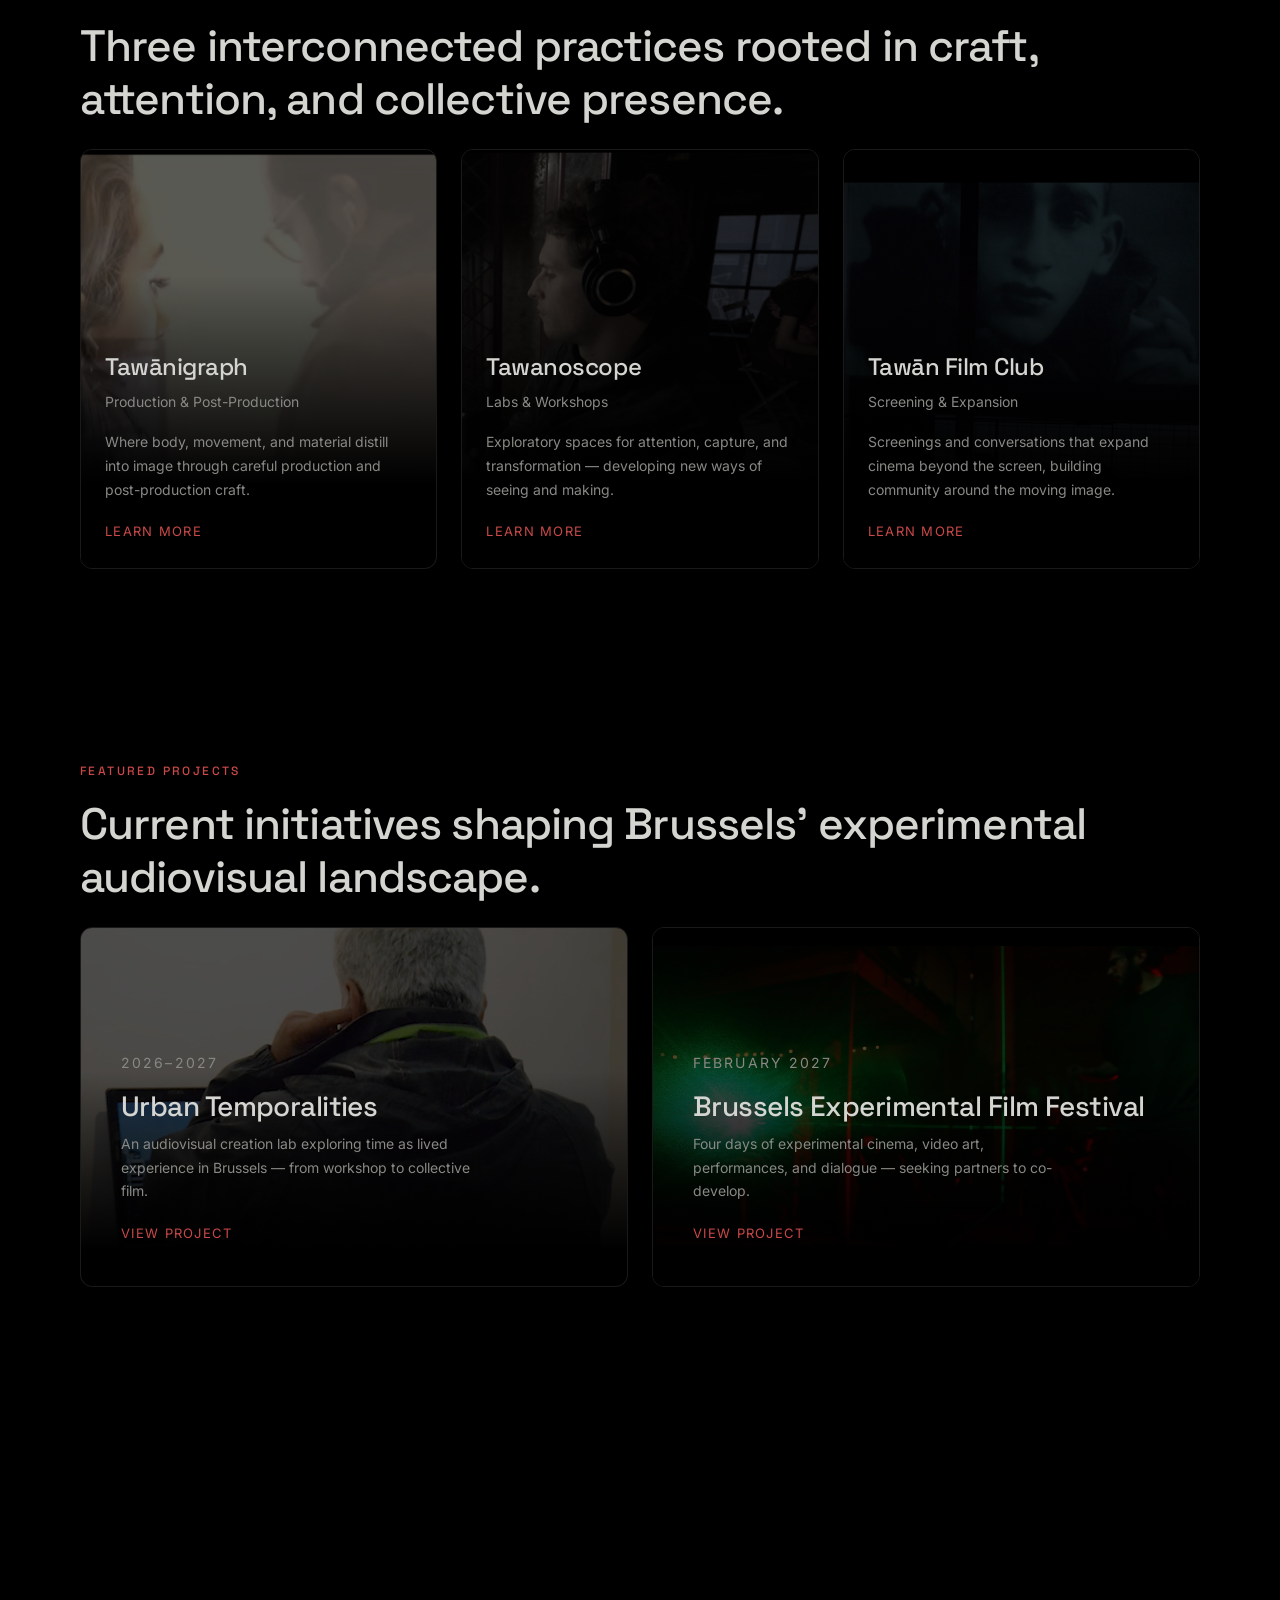
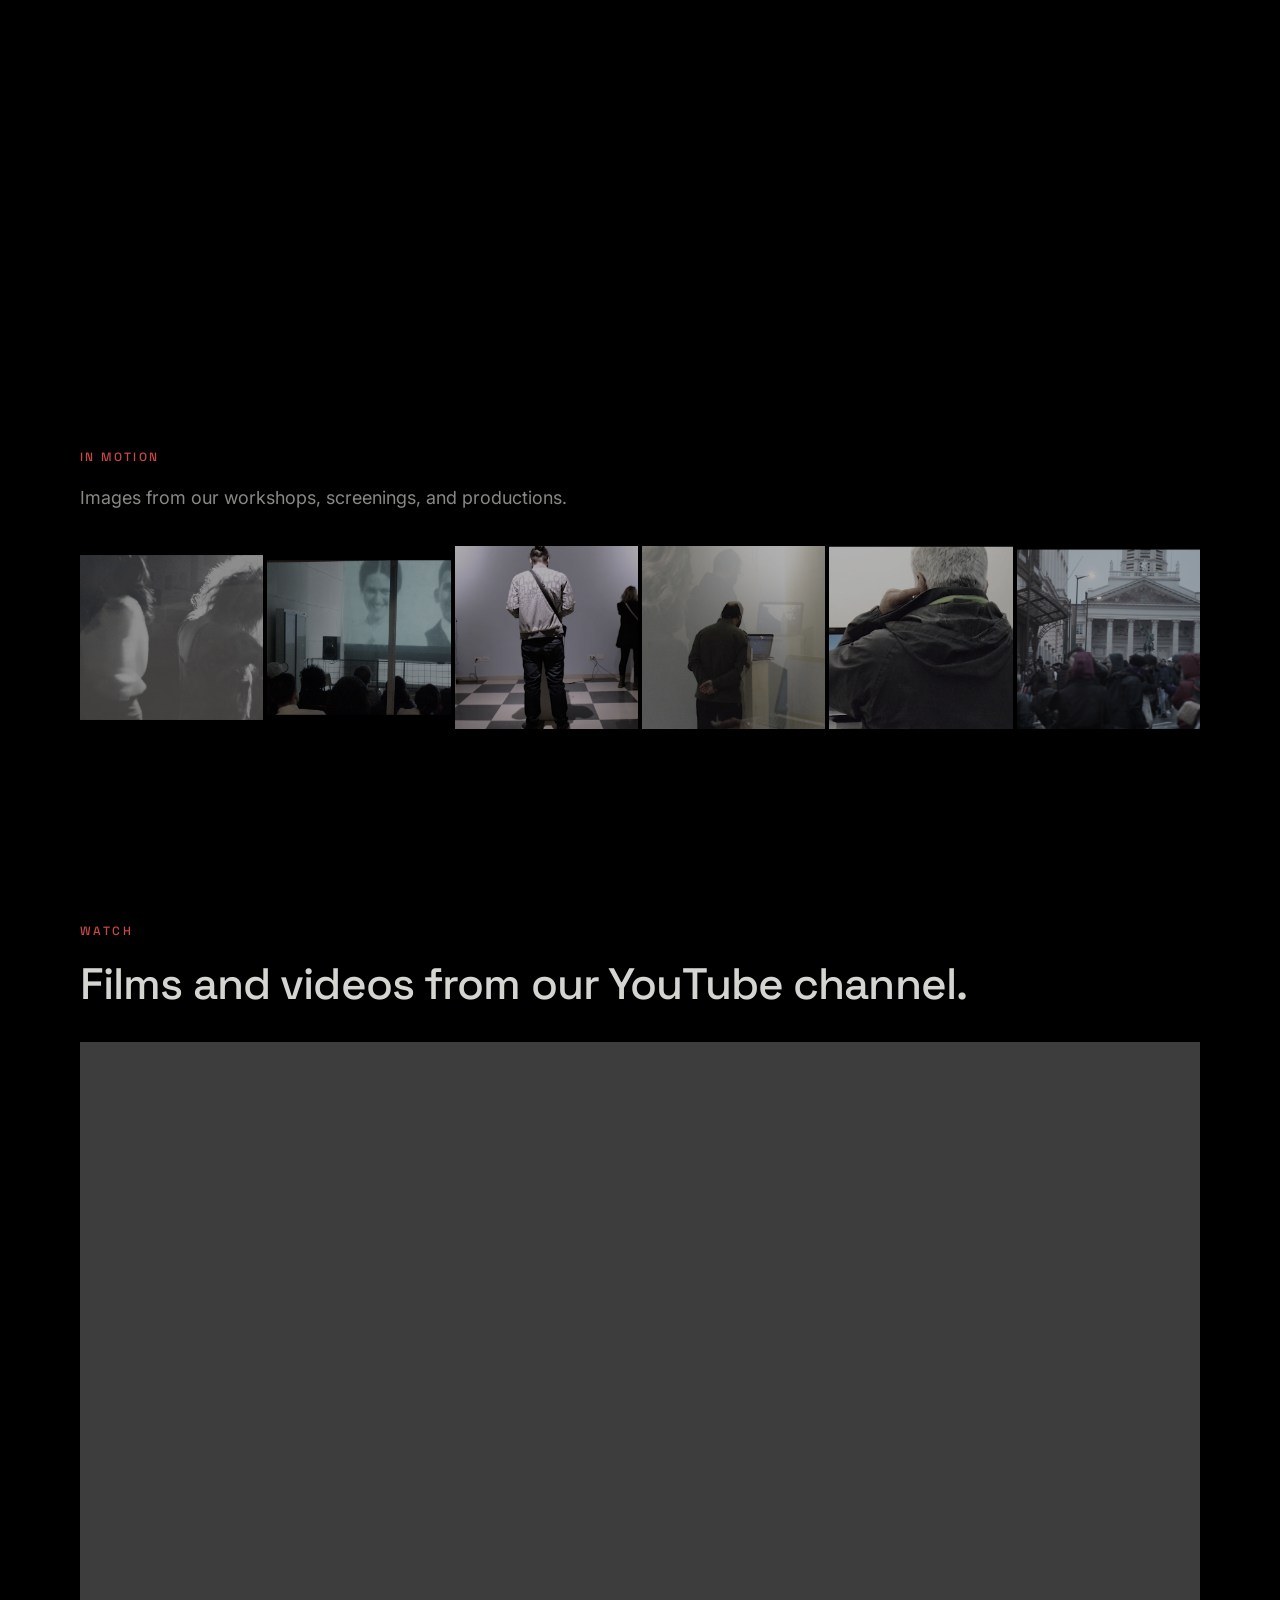
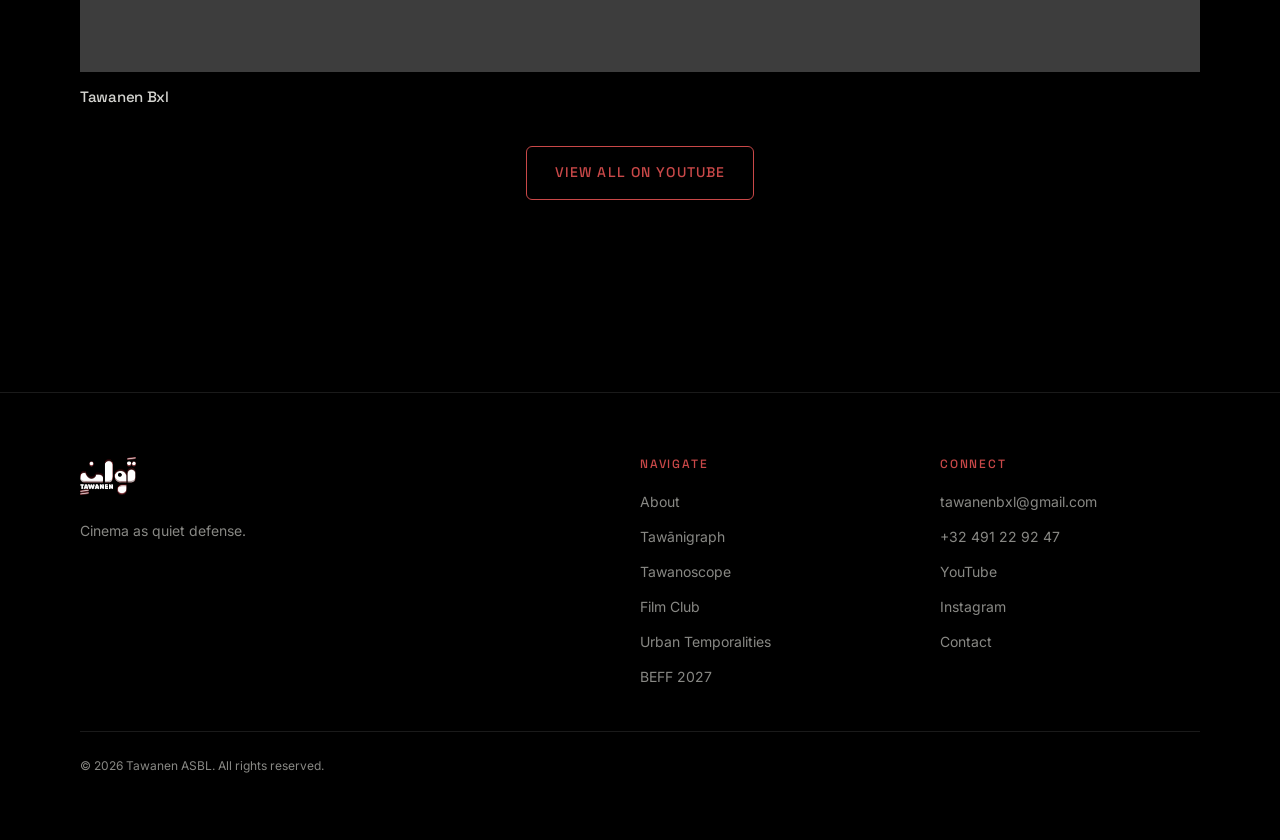
==== commit b9cd0d3e: "updates" ====
--- a/index.html
+++ b/index.html
@@ -67,9 +67,8 @@
       <div class="hero-content container">
         <div class="hero-text">
           <h1 class="hero-title">
-            <span class="hero-title-line" data-i18n="hero.title.line1">A mass.</span>
-            <span class="hero-title-line" data-i18n="hero.title.line2">A movement.</span>
-            <span class="hero-title-line hero-title-accent" data-i18n="hero.title.line3">All reaching for light.</span>
+            <span class="hero-title-line" data-i18n="hero.title.line1">A mass movement</span>
+            <span class="hero-title-line hero-title-accent" data-i18n="hero.title.line2">All reaching for light.</span>
           </h1>
           <p class="hero-lead" data-i18n="hero.lead">Tawanen slows time in a world rushing forward — revealing quiet identities, hidden stories, and images that resist erasure.</p>
           <div class="hero-actions">
@@ -147,7 +146,7 @@
               <img src="assets/images/gallery-05.jpg" alt="Urban Temporalities workshop in Brussels" loading="lazy">
             </div>
             <div class="featured-project-content">
-              <p class="featured-project-date" data-i18n="projects.urban.date">May – September 2026</p>
+              <p class="featured-project-date" data-i18n="projects.urban.date">2026–2027</p>
               <h3 data-i18n="projects.urban.title">Urban Temporalities</h3>
               <p data-i18n="projects.urban.text">An audiovisual creation lab exploring time as lived experience in Brussels.</p>
               <span class="card-link" data-i18n="projects.viewProject">View project</span>
@@ -164,6 +163,17 @@
               <span class="card-link" data-i18n="projects.viewProject">View project</span>
             </div>
           </a>
+        </div>
+      </div>
+    </section>
+
+    <section class="section" id="apply">
+      <div class="container">
+        <div class="apply-cta reveal">
+          <p class="section-label" data-i18n="apply.label">Join Us</p>
+          <h2 class="section-title" data-i18n="apply.title">Apply for programmes &amp; events</h2>
+          <p data-i18n="apply.text">Interested in our workshops, labs, film club, or festival programmes? Fill in the application form and we'll be in touch.</p>
+          <a href="#" class="btn btn-filled" data-apply-link target="_blank" rel="noopener noreferrer" data-i18n="apply.cta">Apply now</a>
         </div>
       </div>
     </section>
@@ -239,6 +249,7 @@
     </div>
   </footer>
 
+  <script src="js/config.js"></script>
   <script src="js/i18n.js"></script>
   <script src="js/main.js"></script>
   <script src="js/video.js"></script>
--- a/css/components.css
+++ b/css/components.css
@@ -285,16 +285,16 @@
   background:
     linear-gradient(
       to right,
-      rgba(0, 0, 0, 0.92) 0%,
-      rgba(0, 0, 0, 0.72) 42%,
-      rgba(0, 0, 0, 0.35) 70%,
-      rgba(0, 0, 0, 0.2) 100%
+      rgba(0, 0, 0, 0.5) 0%,
+      rgba(0, 0, 0, 0.32) 42%,
+      rgba(0, 0, 0, 0.1) 70%,
+      rgba(0, 0, 0, 0.04) 100%
     ),
     linear-gradient(
       to top,
-      rgba(0, 0, 0, 0.88) 0%,
-      rgba(0, 0, 0, 0.25) 45%,
-      rgba(0, 0, 0, 0.55) 100%
+      rgba(0, 0, 0, 0.42) 0%,
+      rgba(0, 0, 0, 0.06) 45%,
+      rgba(0, 0, 0, 0.2) 100%
     );
 }
 
@@ -365,16 +365,16 @@
   background:
     linear-gradient(
       to left,
-      rgba(0, 0, 0, 0.92) 0%,
-      rgba(0, 0, 0, 0.72) 42%,
-      rgba(0, 0, 0, 0.35) 70%,
-      rgba(0, 0, 0, 0.2) 100%
+      rgba(0, 0, 0, 0.5) 0%,
+      rgba(0, 0, 0, 0.32) 42%,
+      rgba(0, 0, 0, 0.1) 70%,
+      rgba(0, 0, 0, 0.04) 100%
     ),
     linear-gradient(
       to top,
-      rgba(0, 0, 0, 0.88) 0%,
-      rgba(0, 0, 0, 0.25) 45%,
-      rgba(0, 0, 0, 0.55) 100%
+      rgba(0, 0, 0, 0.42) 0%,
+      rgba(0, 0, 0, 0.06) 45%,
+      rgba(0, 0, 0, 0.2) 100%
     );
 }
 
--- a/css/pages.css
+++ b/css/pages.css
@@ -233,6 +233,31 @@
   border: 1px solid var(--color-accent);
   border-radius: var(--radius-md);
   text-align: center;
+}
+
+.apply-cta {
+  padding: var(--space-xl) var(--space-lg);
+  background: var(--color-charcoal);
+  border: 1px solid var(--color-accent);
+  border-radius: var(--radius-md);
+  text-align: center;
+}
+
+.apply-cta .section-label {
+  margin-bottom: var(--space-sm);
+}
+
+.apply-cta .section-title {
+  margin-bottom: var(--space-md);
+  max-width: 28ch;
+  margin-inline: auto;
+}
+
+.apply-cta p {
+  color: var(--color-muted);
+  margin-bottom: var(--space-md);
+  max-width: 52ch;
+  margin-inline: auto;
 }
 
 .partner-cta h3 {
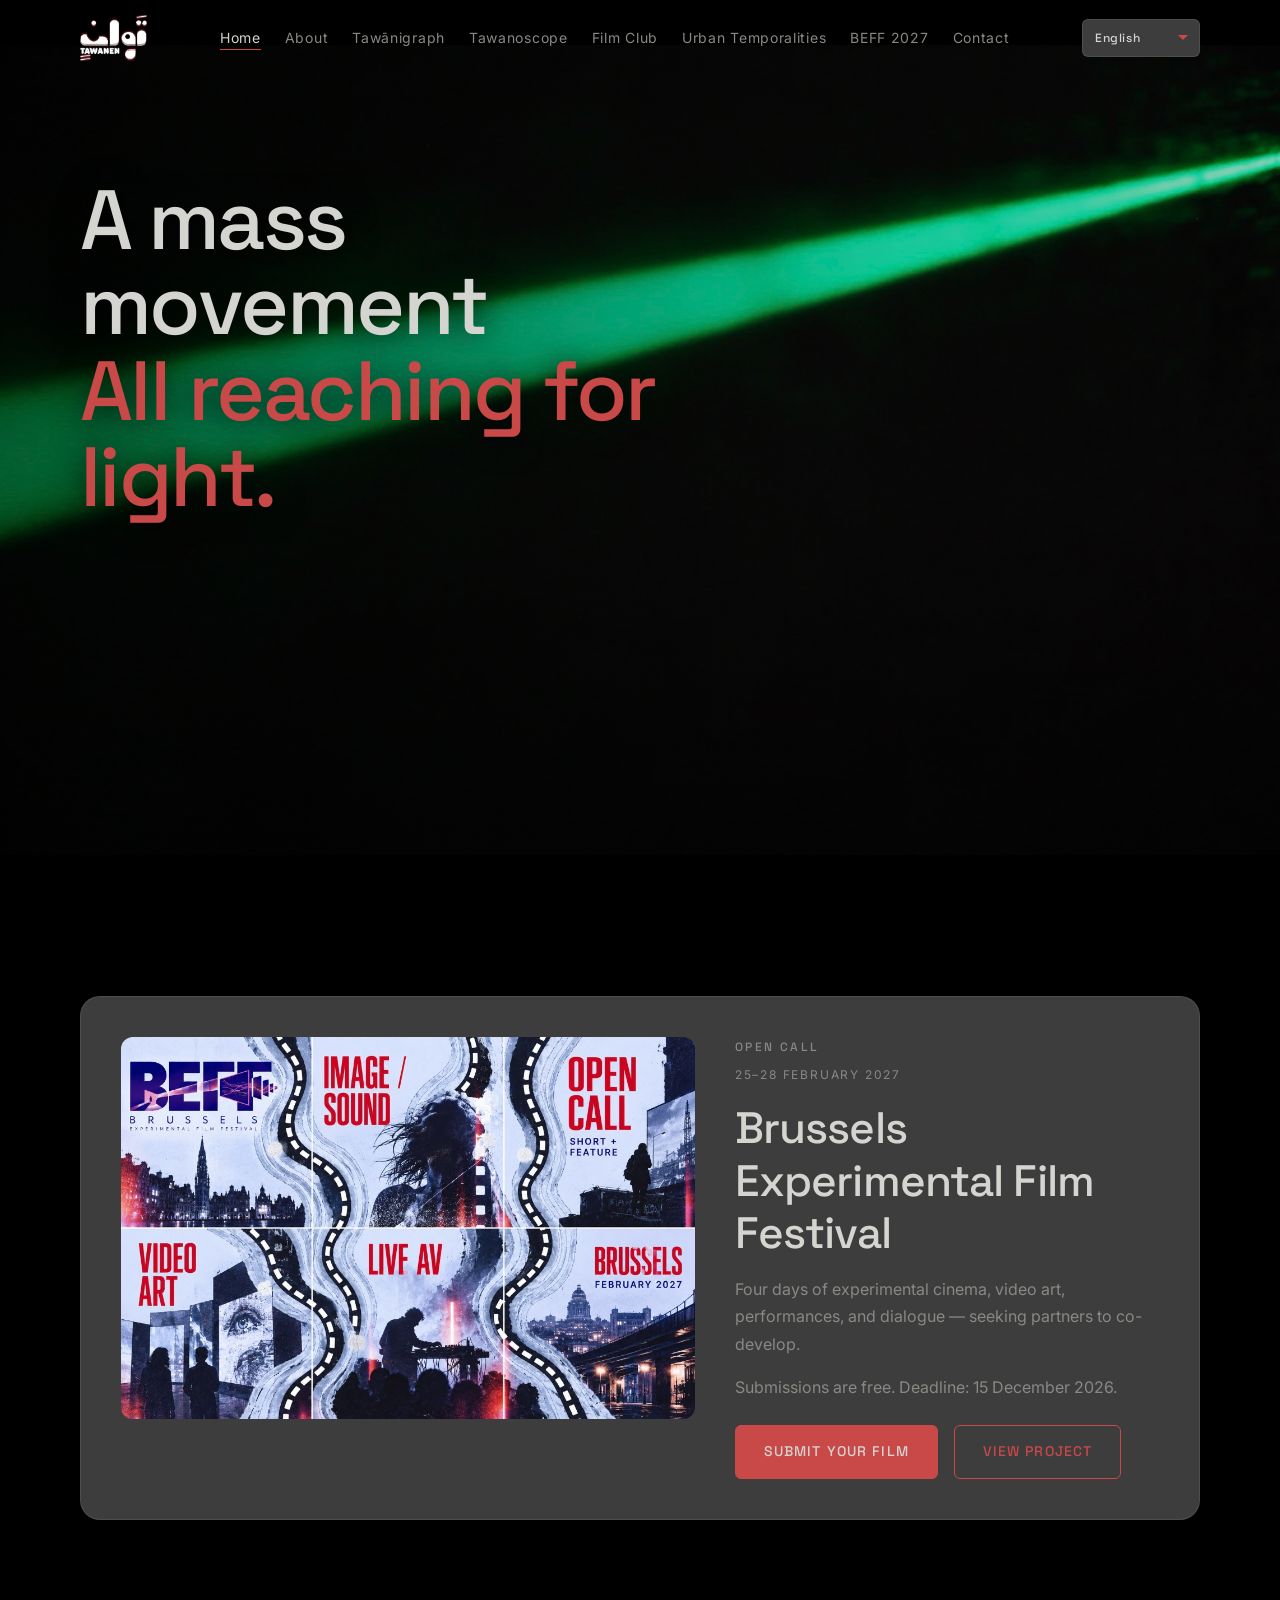
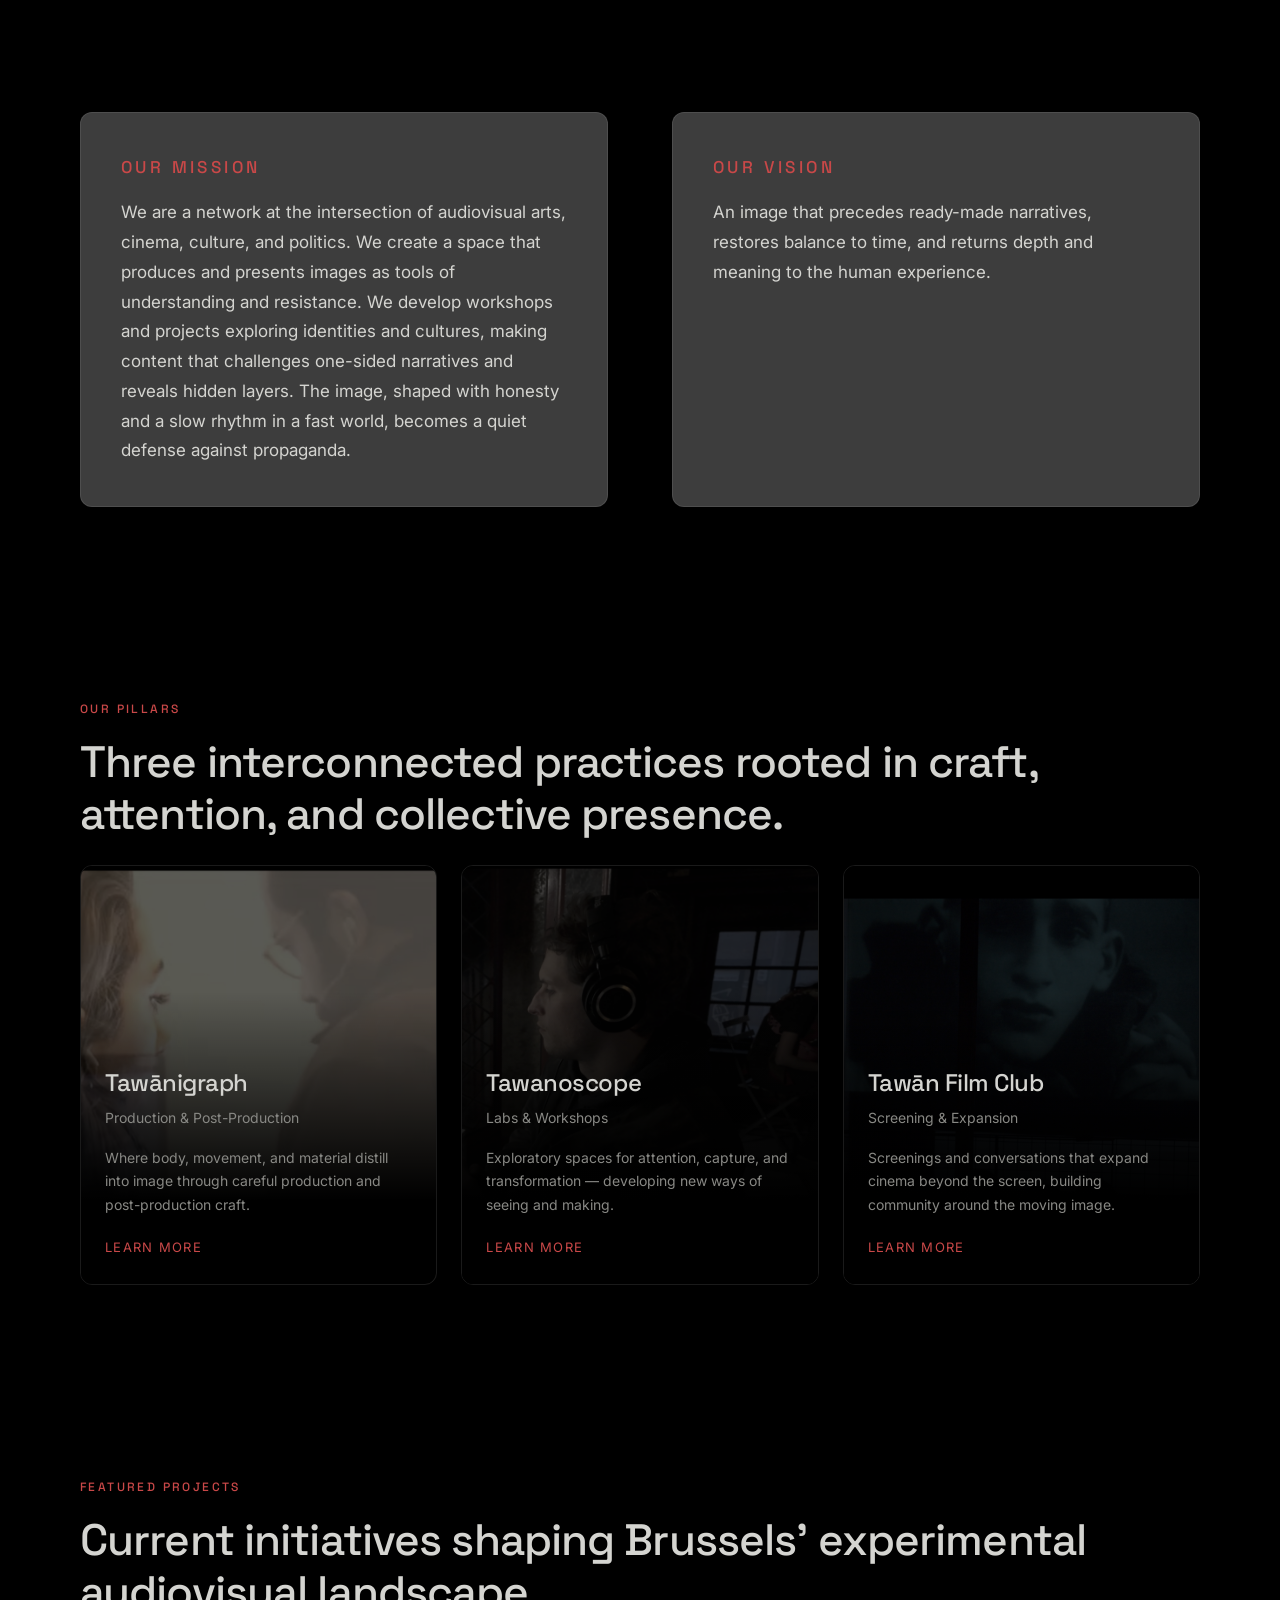
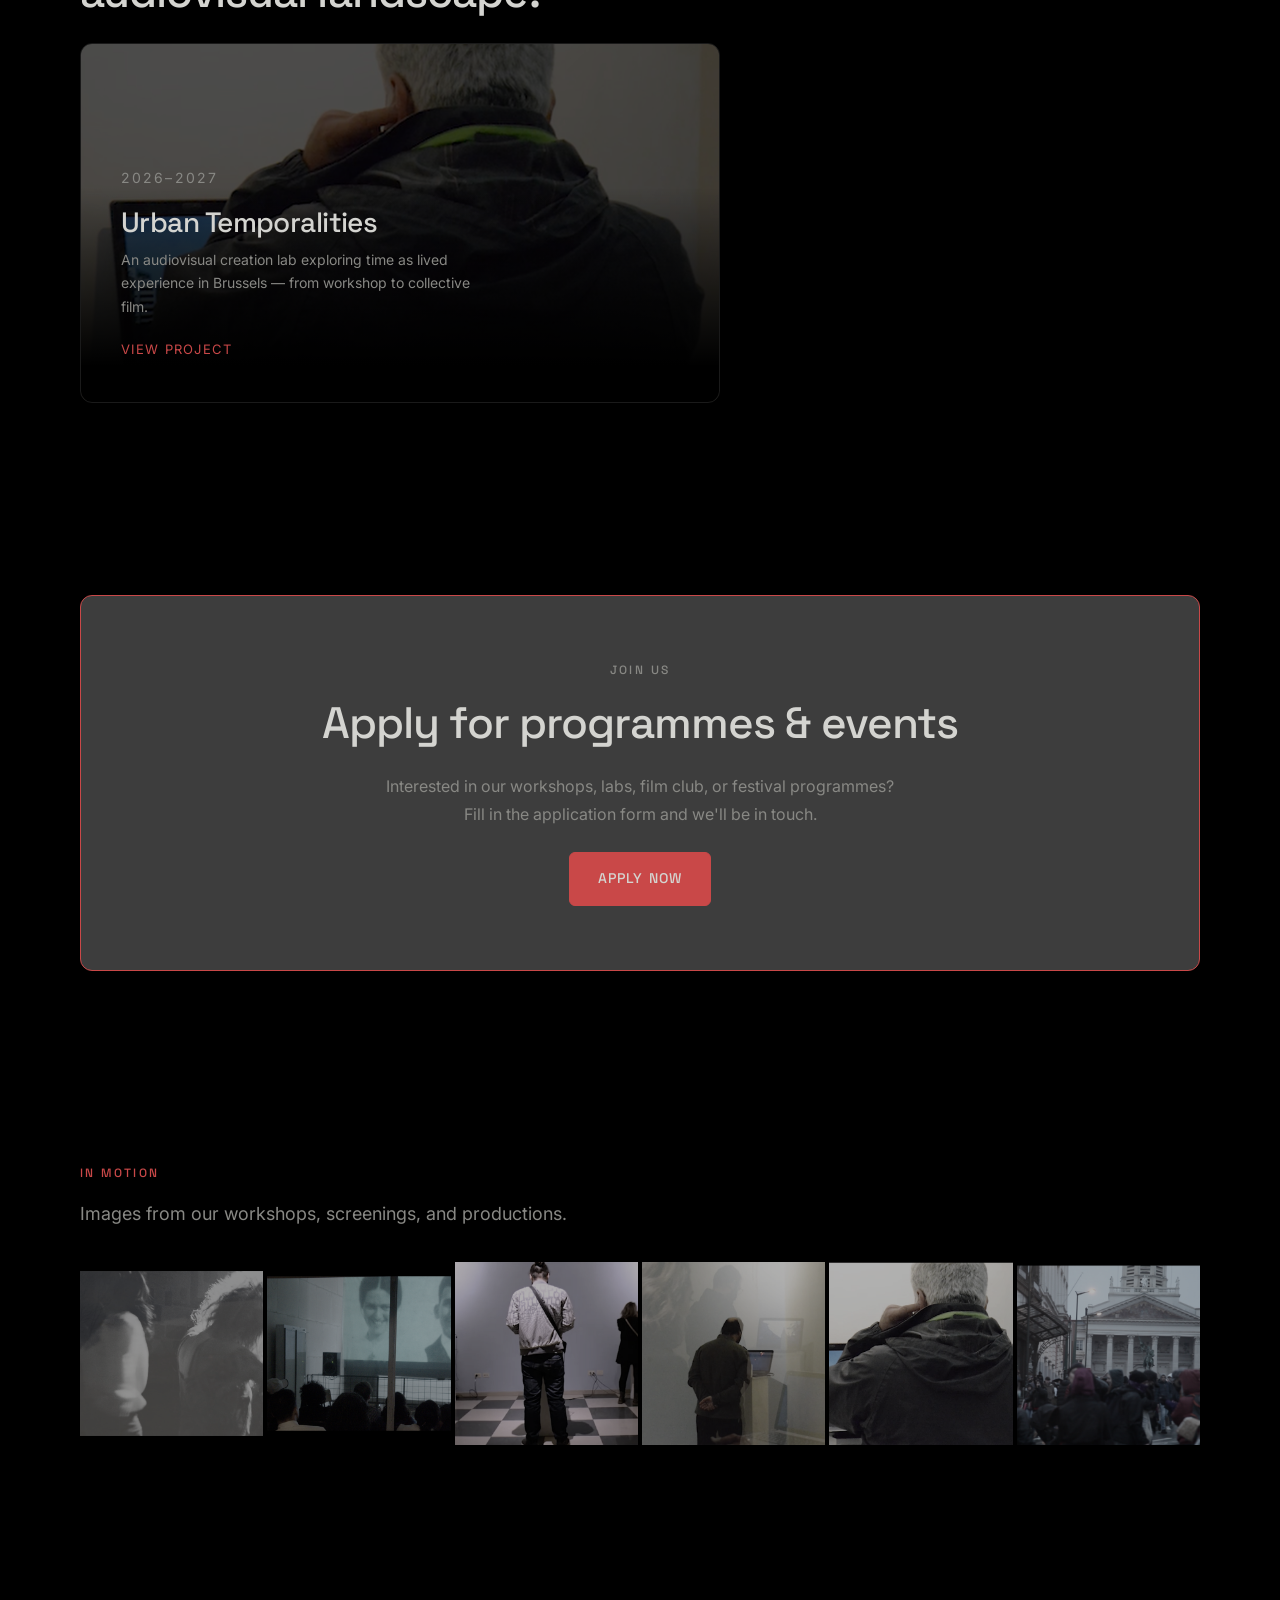
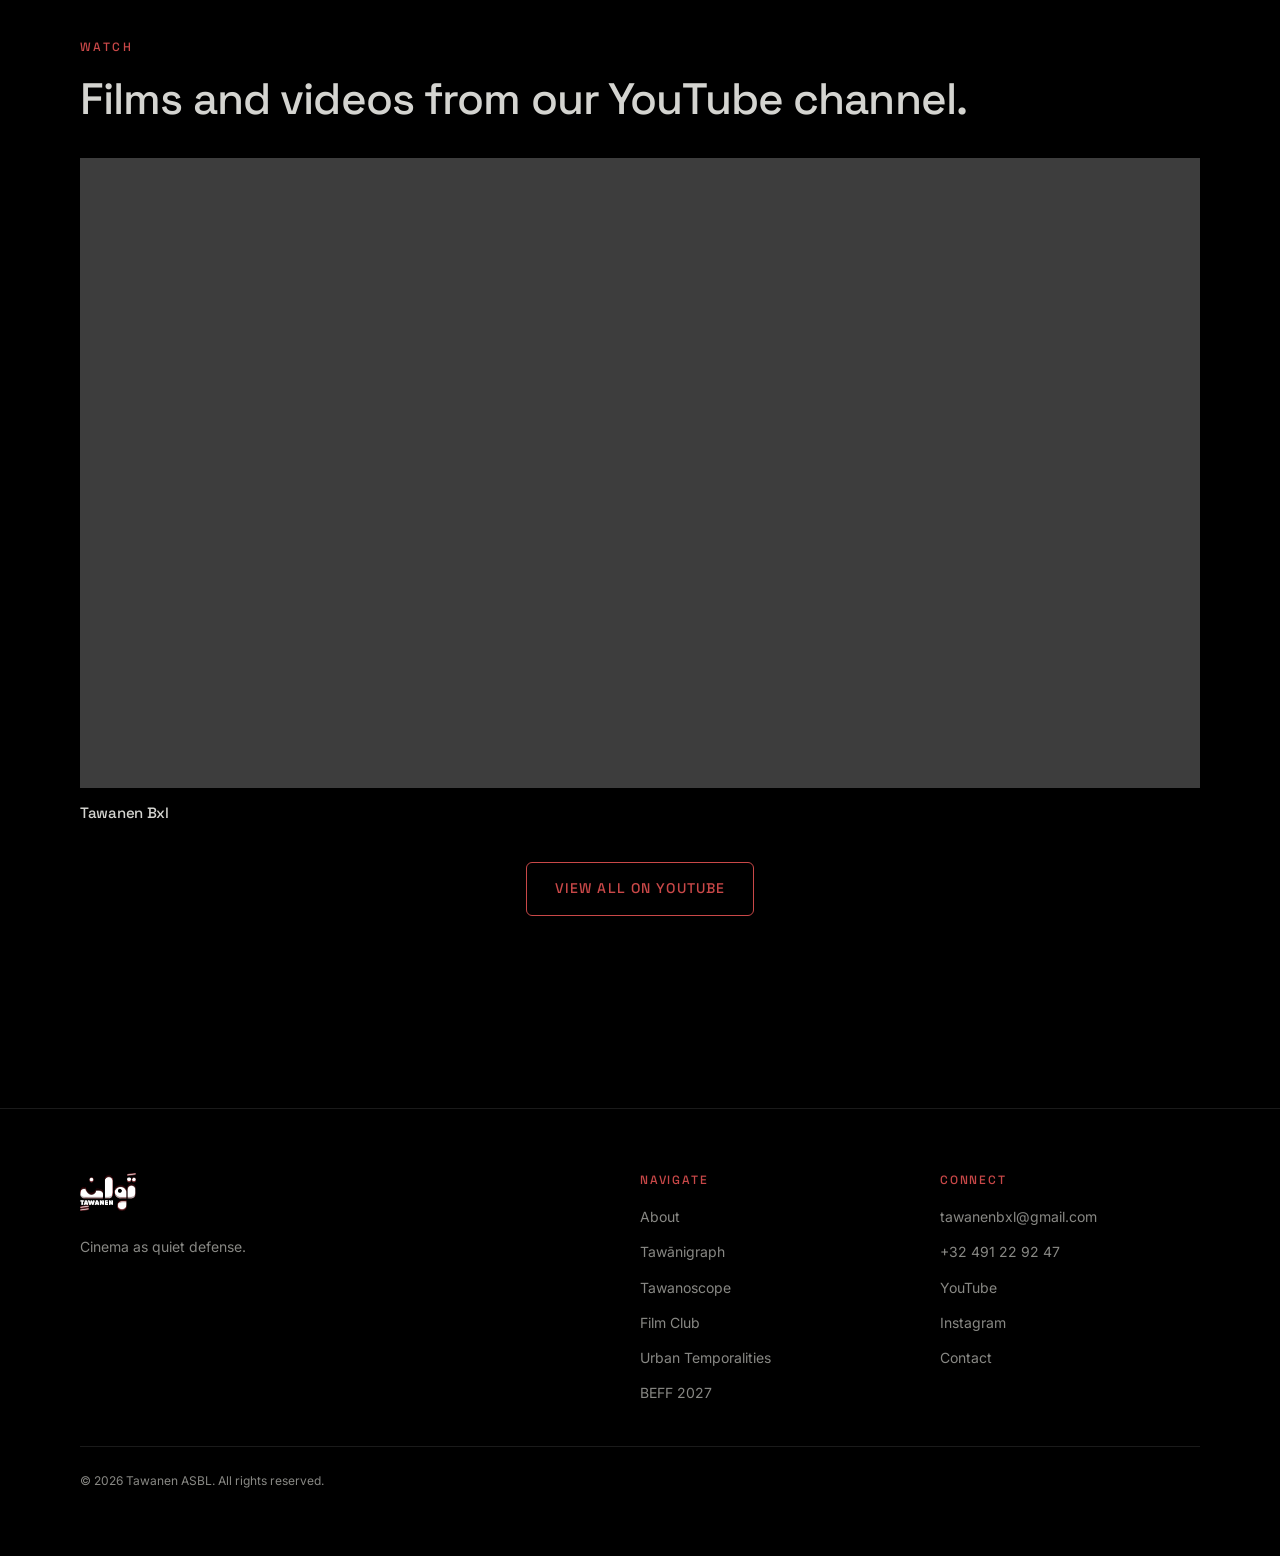
==== commit c11a2287: "add new film festival" ====
--- a/index.html
+++ b/index.html
@@ -79,6 +79,25 @@
       </div>
     </section>
 
+    <section class="section beff-spotlight-section">
+      <div class="container">
+        <div class="beff-spotlight reveal">
+          <img class="beff-poster" src="assets/images/beff-poster.jpg" alt="BEFF 2027 poster: open call for short and feature films, image and sound, video art, and live AV in Brussels, February 2027" width="1024" height="682">
+          <div class="beff-spotlight-copy">
+            <p class="section-label" data-i18n="beff.submit.label">Open call</p>
+            <p class="featured-project-date" data-i18n="projects.beff.date">25–28 February 2027</p>
+            <h2 data-i18n="projects.beff.title">Brussels Experimental Film Festival</h2>
+            <p data-i18n="projects.beff.text">Four days of experimental cinema, video art, performances, and dialogue.</p>
+            <p data-i18n="beff.submit.text">Submissions are free. Deadline: 15 December 2026.</p>
+            <div class="beff-spotlight-actions">
+              <a href="https://forms.gle/1F8i3EiyHABEFPoU7" class="btn btn-filled" data-film-submit target="_blank" rel="noopener noreferrer" data-i18n="beff.submit.cta">Submit your film</a>
+              <a href="beff-2027.html" class="btn" data-i18n="projects.viewProject">View project</a>
+            </div>
+          </div>
+        </div>
+      </div>
+    </section>
+
     <section class="section">
       <div class="container">
         <div class="mission-vision-grid reveal">
@@ -149,17 +168,6 @@
               <p class="featured-project-date" data-i18n="projects.urban.date">2026–2027</p>
               <h3 data-i18n="projects.urban.title">Urban Temporalities</h3>
               <p data-i18n="projects.urban.text">An audiovisual creation lab exploring time as lived experience in Brussels.</p>
-              <span class="card-link" data-i18n="projects.viewProject">View project</span>
-            </div>
-          </a>
-          <a href="beff-2027.html" class="featured-project">
-            <div class="featured-project-bg">
-              <img src="assets/images/av-performance.jpg" alt="Audiovisual performance at BEFF" loading="lazy">
-            </div>
-            <div class="featured-project-content">
-              <p class="featured-project-date" data-i18n="projects.beff.date">February 2027</p>
-              <h3 data-i18n="projects.beff.title">Brussels Experimental Film Festival</h3>
-              <p data-i18n="projects.beff.text">Four days of experimental cinema, video art, performances, and dialogue.</p>
               <span class="card-link" data-i18n="projects.viewProject">View project</span>
             </div>
           </a>
--- a/css/pages.css
+++ b/css/pages.css
@@ -29,12 +29,13 @@
 /* Featured projects row */
 .featured-projects {
   display: grid;
-  grid-template-columns: 1fr 1fr;
+  grid-template-columns: repeat(auto-fit, minmax(min(100%, 420px), 1fr));
   gap: var(--space-md);
 }
 
 .featured-project {
   position: relative;
+  max-width: 640px;
   min-height: 360px;
   display: flex;
   flex-direction: column;
@@ -224,6 +225,89 @@
   display: grid;
   grid-template-columns: 1fr 1fr;
   gap: var(--space-xl);
+}
+
+.open-call-cta {
+  margin-top: 0;
+  margin-bottom: var(--space-xl);
+}
+
+.beff-hero {
+  min-height: 0;
+  display: block;
+  align-items: stretch;
+  padding-bottom: var(--space-lg);
+}
+
+.beff-hero-grid {
+  display: grid;
+  grid-template-columns: minmax(180px, 280px) minmax(0, 1fr);
+  gap: var(--space-lg);
+  align-items: center;
+}
+
+.beff-hero-copy {
+  margin-top: var(--space-lg);
+}
+
+.beff-logo {
+  display: block;
+  width: 100%;
+  height: auto;
+  background: #fff;
+  border-radius: var(--radius-md);
+}
+
+.beff-poster {
+  display: block;
+  width: 100%;
+  height: auto;
+  border-radius: var(--radius-md);
+}
+
+.beff-spotlight {
+  display: grid;
+  grid-template-columns: minmax(0, 1.15fr) minmax(260px, 0.85fr);
+  gap: var(--space-lg);
+  align-items: start;
+  padding: var(--space-lg);
+  background: var(--color-charcoal);
+  border: 1px solid var(--color-border);
+  border-radius: var(--radius-lg);
+}
+
+.beff-spotlight-copy h2 {
+  margin-bottom: var(--space-sm);
+  max-width: 16ch;
+}
+
+.beff-spotlight-copy p {
+  color: var(--color-muted);
+  margin-bottom: var(--space-sm);
+  max-width: 42ch;
+}
+
+.beff-spotlight .section-label {
+  margin-bottom: var(--space-xs);
+}
+
+.beff-spotlight-actions {
+  display: flex;
+  flex-wrap: wrap;
+  gap: var(--space-sm);
+  margin-top: var(--space-md);
+}
+
+@media (max-width: 800px) {
+  .beff-hero-grid,
+  .beff-spotlight {
+    grid-template-columns: 1fr;
+  }
+
+  .beff-logo {
+    width: min(100%, 240px);
+    margin-inline: auto;
+  }
 }
 
 .partner-cta {
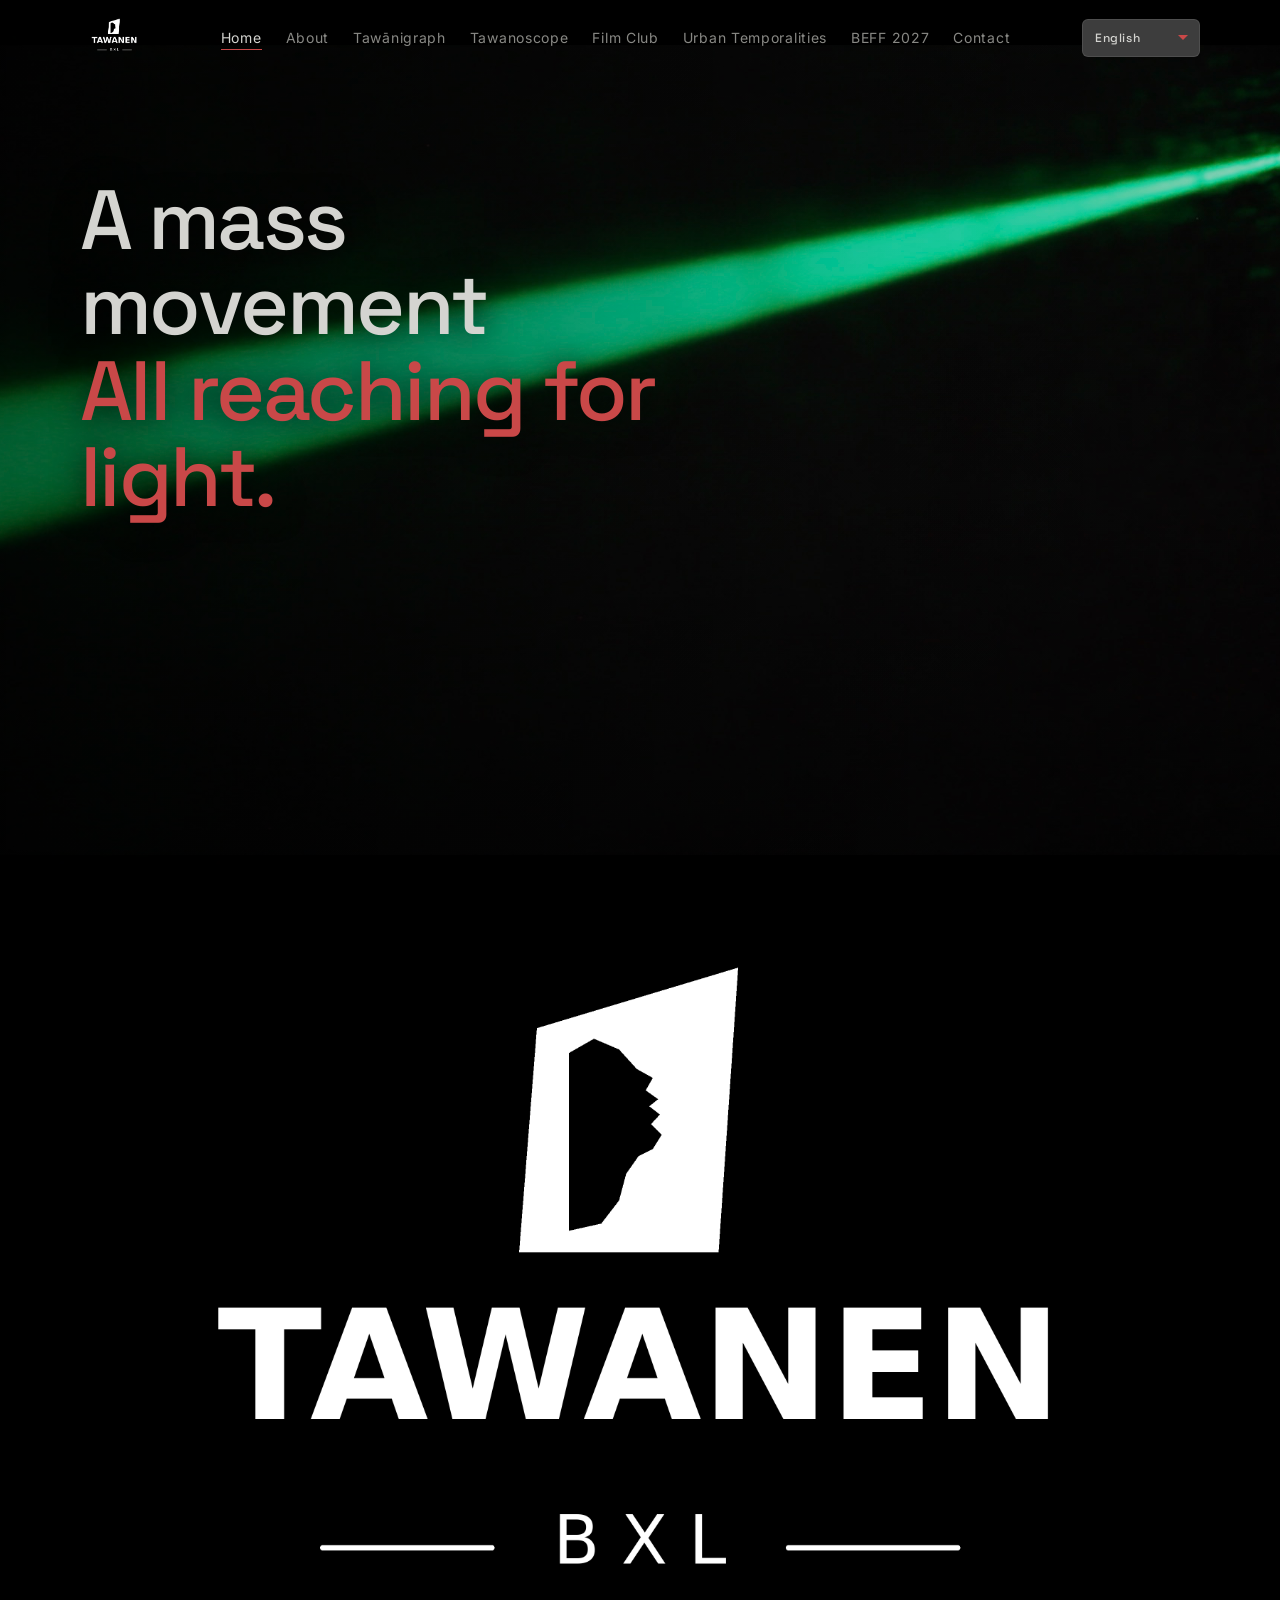
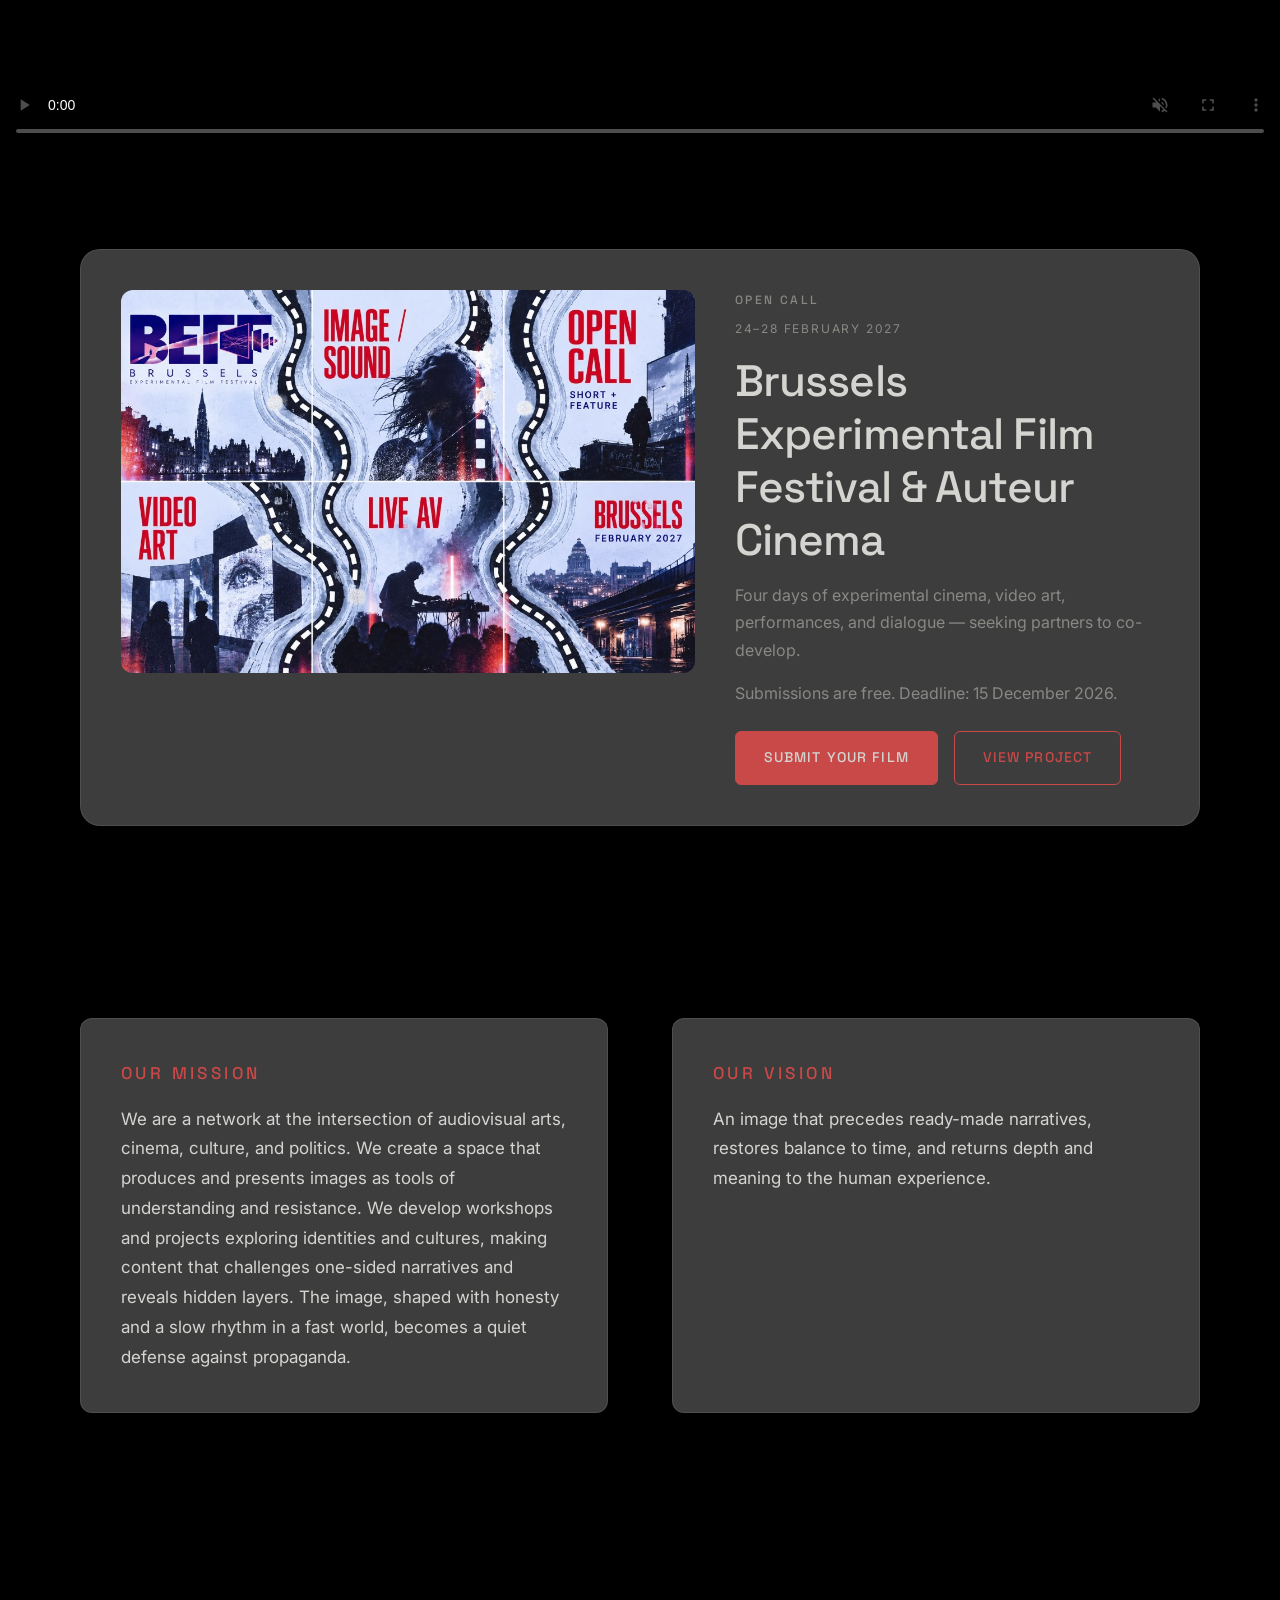
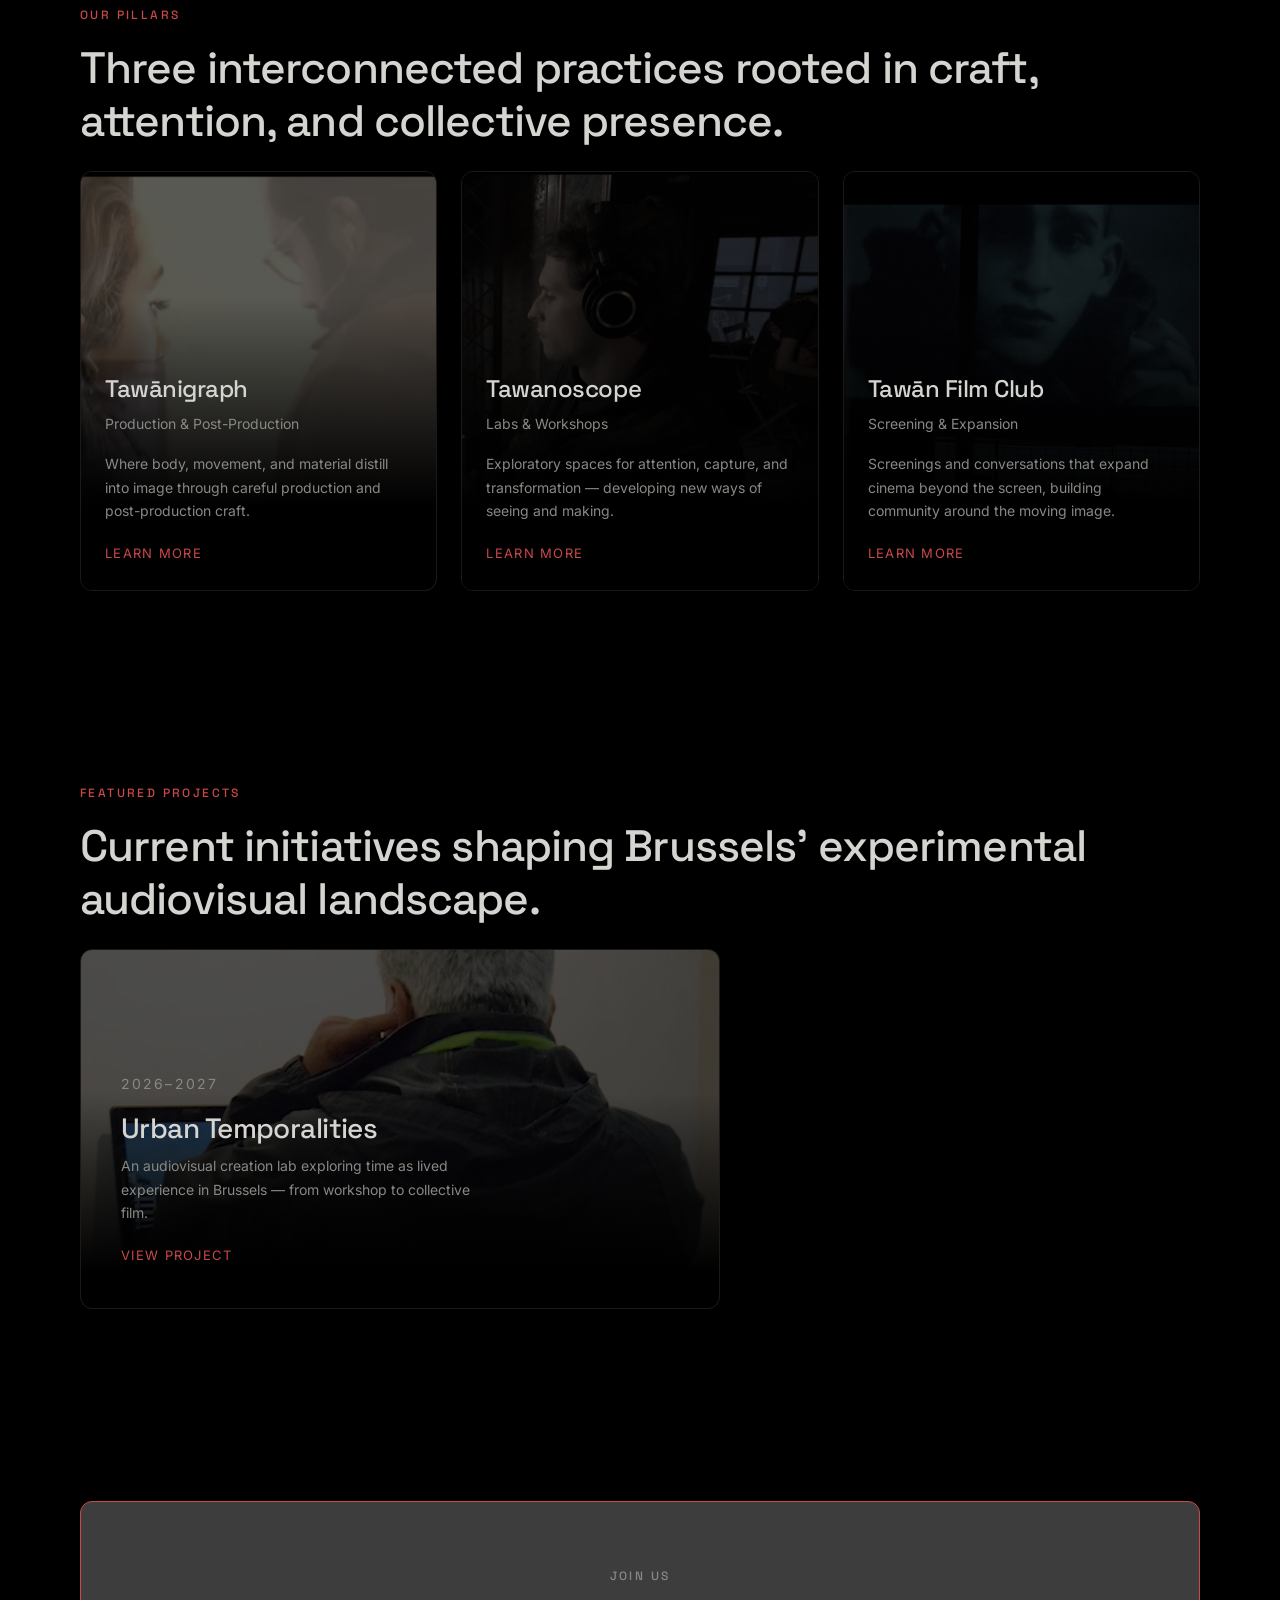
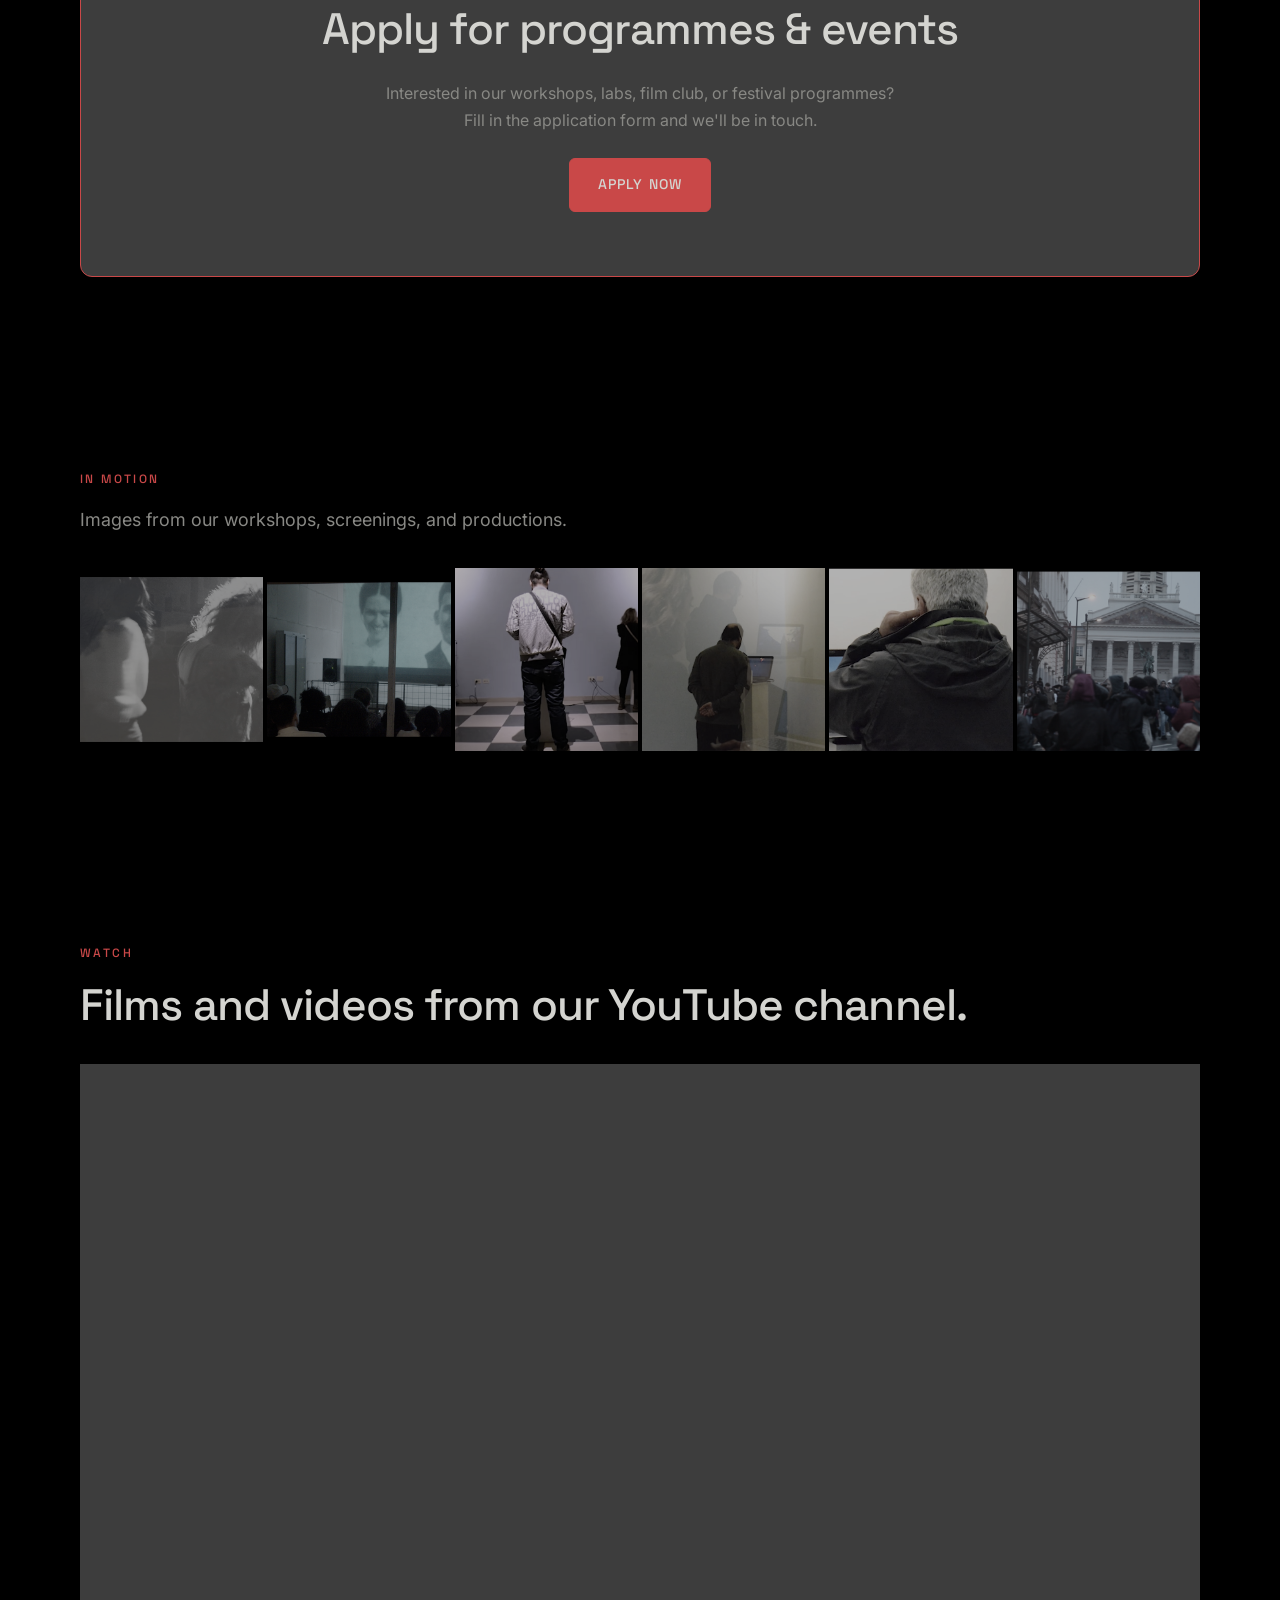
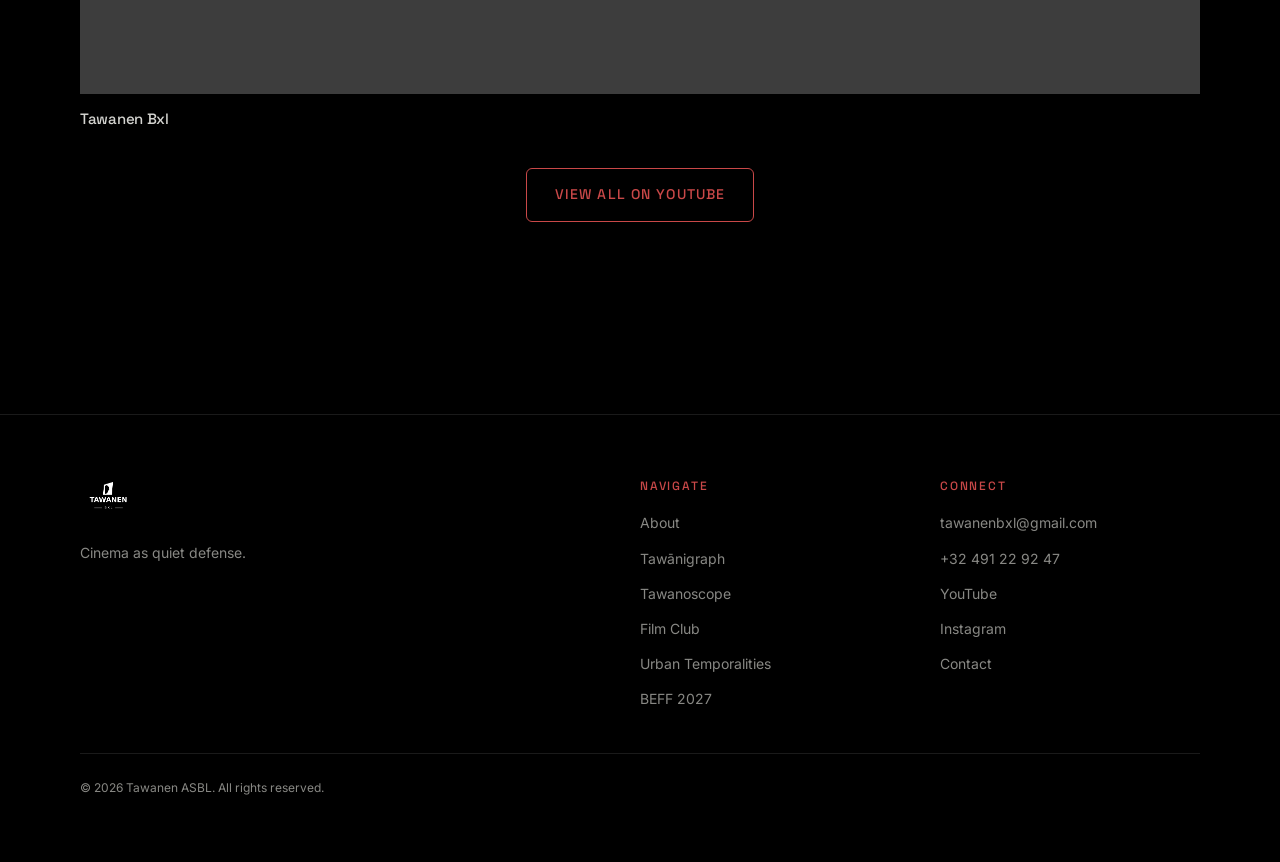
==== commit 6a0c80cc: "Use new Tawanen BXL logo across site and add animated brand film" ====
--- a/index.html
+++ b/index.html
@@ -7,13 +7,13 @@
   <meta property="og:title" content="Tawanen — Cinema as Quiet Defense">
   <meta property="og:description" content="Revealing quiet identities, hidden stories, and images that resist erasure.">
   <meta property="og:type" content="website">
-  <meta property="og:image" content="logo.png">
+  <meta property="og:image" content="logo.png.png">
   <meta name="twitter:card" content="summary_large_image">
   <link rel="alternate" hreflang="en" href="index.html">
   <link rel="alternate" hreflang="fr" href="index.html">
   <link rel="alternate" hreflang="nl" href="index.html">
   <link rel="alternate" hreflang="ar" href="index.html">
-  <link rel="icon" type="image/png" href="logo.png">
+  <link rel="icon" type="image/png" href="logo.png.png">
   <title>Tawanen — Cinema as Quiet Defense</title>
   <link rel="preconnect" href="https://fonts.googleapis.com">
   <link rel="preconnect" href="https://fonts.gstatic.com" crossorigin>
@@ -28,7 +28,7 @@
 
   <header class="site-header">
     <div class="container header-inner">
-      <a href="index.html" class="logo" aria-label="Tawanen"><img src="logo.png" alt="Tawanen" class="logo-img" width="1769" height="1206"></a>
+      <a href="index.html" class="logo" aria-label="Tawanen"><img src="logo.png.png" alt="Tawanen" class="logo-img" width="1769" height="1206"></a>
       <nav class="main-nav" aria-label="Main navigation">
         <button class="menu-toggle" aria-label="Toggle menu" aria-expanded="false">
           <span></span><span></span><span></span>
@@ -79,13 +79,21 @@
       </div>
     </section>
 
+    <section class="brand-motion" aria-label="Tawanen BXL animated identity">
+      <div class="brand-motion-inner">
+        <video autoplay muted loop playsinline controls preload="metadata" poster="logo.png.png" aria-label="Animated Tawanen BXL logo">
+          <source src="tawanen_bxl_glitch_logo_with_sound.mp4" type="video/mp4">
+        </video>
+      </div>
+    </section>
+
     <section class="section beff-spotlight-section">
       <div class="container">
         <div class="beff-spotlight reveal">
           <img class="beff-poster" src="assets/images/beff-poster.jpg" alt="BEFF 2027 poster: open call for short and feature films, image and sound, video art, and live AV in Brussels, February 2027" width="1024" height="682">
           <div class="beff-spotlight-copy">
             <p class="section-label" data-i18n="beff.submit.label">Open call</p>
-            <p class="featured-project-date" data-i18n="projects.beff.date">25–28 February 2027</p>
+            <p class="featured-project-date" data-i18n="projects.beff.date">24–28 February 2027</p>
             <h2 data-i18n="projects.beff.title">Brussels Experimental Film Festival</h2>
             <p data-i18n="projects.beff.text">Four days of experimental cinema, video art, performances, and dialogue.</p>
             <p data-i18n="beff.submit.text">Submissions are free. Deadline: 15 December 2026.</p>
@@ -226,7 +234,7 @@
     <div class="container">
       <div class="footer-grid">
         <div class="footer-brand">
-          <a href="index.html" class="logo" aria-label="Tawanen"><img src="logo.png" alt="Tawanen" class="logo-img" width="1769" height="1206"></a>
+          <a href="index.html" class="logo" aria-label="Tawanen"><img src="logo.png.png" alt="Tawanen" class="logo-img" width="1769" height="1206"></a>
           <p class="footer-tagline" data-i18n="footer.tagline">Cinema as quiet defense.</p>
         </div>
         <div class="footer-col">
--- a/css/pages.css
+++ b/css/pages.css
@@ -369,3 +369,353 @@
     grid-template-columns: 1fr;
   }
 }
+
+
+.beff-open-call-art {
+  display: grid;
+  grid-template-columns: minmax(0, 0.72fr) minmax(260px, 1fr);
+  gap: var(--space-xl);
+  align-items: center;
+  margin-top: var(--space-xl);
+  padding: clamp(1rem, 3vw, 2rem);
+  overflow: hidden;
+  background: linear-gradient(145deg, #171923, #0b0b10);
+  border: 1px solid var(--color-border);
+  border-radius: var(--radius-lg);
+}
+
+.beff-open-call-art-copy h2 {
+  max-width: 14ch;
+  margin-bottom: var(--space-sm);
+}
+
+.beff-open-call-art-copy p:last-child {
+  color: var(--color-muted);
+  max-width: 34ch;
+}
+
+.beff-open-call-art-image {
+  display: block;
+  width: 100%;
+  max-width: 560px;
+  height: auto;
+  justify-self: center;
+  border-radius: var(--radius-md);
+  box-shadow: 0 18px 48px rgba(0, 0, 0, 0.38);
+}
+
+@media (max-width: 800px) {
+  .beff-open-call-art {
+    grid-template-columns: 1fr;
+    gap: var(--space-md);
+  }
+
+  .beff-open-call-art-copy {
+    text-align: center;
+  }
+
+  .beff-open-call-art-copy h2,
+  .beff-open-call-art-copy p:last-child {
+    margin-inline: auto;
+  }
+
+  .beff-open-call-art-image {
+    max-width: min(100%, 460px);
+  }
+}
+
+
+/* BEFF 2027 cinematic hero */
+.beff-hero { position:relative; isolation:isolate; overflow:hidden; padding-top:clamp(2rem,6vw,5rem); padding-bottom:clamp(2rem,5vw,4rem); background:#050508; }
+.beff-hero::before { content:""; position:absolute; z-index:-2; inset:0; background-image:url("../assets/images/beff-poster.jpg"); background-position:center; background-size:cover; opacity:.16; filter:blur(2px) saturate(.72); transform:scale(1.025); }
+.beff-hero::after { content:""; position:absolute; z-index:-1; inset:0; background:linear-gradient(180deg,rgba(5,5,8,.36),#050508 92%); pointer-events:none; }
+.beff-hero-grid { display:block; max-width:1120px; margin-inline:auto; }
+.beff-sunset-hero { display:block; width:100%; max-height:min(72vh,760px); object-fit:cover; object-position:center; border-radius:clamp(14px,2vw,26px); box-shadow:0 24px 80px rgba(0,0,0,.48); }
+.beff-hero-copy { max-width:900px; margin:clamp(2rem,5vw,4rem) auto 0; }
+.beff-open-call-art { position:relative; background:radial-gradient(ellipse at 85% 15%,rgba(190,36,68,.13),transparent 48%),linear-gradient(145deg,#171923,#09090e); }
+.beff-open-call-art-image { max-height:760px; object-fit:contain; }
+@media(max-width:800px){.beff-sunset-hero{max-height:none;border-radius:14px}.beff-hero-copy{margin-top:2rem}}
+
+
+/* BEFF — full-bleed cinematic cover */
+.beff-hero {
+  position: relative;
+  isolation: isolate;
+  width: 100%;
+  min-height: 0;
+  padding: 0;
+  margin: 0;
+  overflow: hidden;
+  background: #050508;
+}
+.beff-hero::before {
+  content: "";
+  position: absolute;
+  z-index: -1;
+  inset: 0;
+  background: url("../assets/images/beff-poster.jpg") center / cover no-repeat;
+  opacity: .13;
+  filter: blur(3px);
+}
+.beff-hero .beff-hero-grid {
+  position: relative;
+  display: flex;
+  align-items: flex-end;
+  width: 100%;
+  max-width: none;
+  min-height: clamp(560px, 82svh, 920px);
+  margin: 0;
+  overflow: hidden;
+  background: #08080c;
+}
+.beff-hero .beff-hero-grid::after {
+  content: "";
+  position: absolute;
+  inset: 0;
+  background: linear-gradient(90deg, rgba(0,0,0,.58) 0%, rgba(0,0,0,.12) 68%),
+              linear-gradient(0deg, rgba(0,0,0,.78) 0%, transparent 58%);
+  pointer-events: none;
+}
+.beff-hero .beff-sunset-hero {
+  position: absolute;
+  inset: 0;
+  display: block;
+  width: 100%;
+  height: 100%;
+  max-height: none;
+  object-fit: cover;
+  object-position: center 48%;
+  border-radius: 0;
+  box-shadow: none;
+}
+.beff-hero .beff-hero-copy {
+  position: relative;
+  z-index: 1;
+  width: min(100% - 2.5rem, 1240px);
+  max-width: 1240px;
+  margin: 0 auto;
+  padding: clamp(2rem, 7vw, 6rem) 0 clamp(2.5rem, 7vw, 6rem);
+  color: #fff;
+}
+.beff-hero .beff-hero-copy .section-label {
+  color: #ff6678;
+  letter-spacing: .24em;
+  text-shadow: 0 2px 18px rgba(0,0,0,.35);
+}
+.beff-hero .beff-hero-copy h1 {
+  max-width: 13ch;
+  margin: .35rem 0 1rem;
+  color: #fff;
+  font-size: clamp(2.8rem, 7.5vw, 6.8rem);
+  line-height: .98;
+  letter-spacing: -.045em;
+  text-wrap: balance;
+  text-shadow: 0 4px 30px rgba(0,0,0,.38);
+}
+.beff-hero-date {
+  margin: 0;
+  color: rgba(255,255,255,.9);
+  font-size: clamp(.95rem, 1.5vw, 1.15rem);
+  letter-spacing: .12em;
+  text-transform: uppercase;
+}
+@media (max-width: 800px) {
+  .beff-hero .beff-hero-grid {
+    min-height: min(78svh, 780px);
+  }
+  .beff-hero .beff-sunset-hero {
+    object-position: 56% center;
+  }
+  .beff-hero .beff-hero-grid::after {
+    background: linear-gradient(0deg, rgba(0,0,0,.82) 0%, rgba(0,0,0,.12) 75%);
+  }
+  .beff-hero .beff-hero-copy {
+    width: calc(100% - 2rem);
+    padding-bottom: 2.25rem;
+  }
+  .beff-hero .beff-hero-copy h1 {
+    max-width: 11ch;
+    font-size: clamp(2.55rem, 12vw, 4.4rem);
+  }
+}
+
+
+/* BEFF hero correction: keep artwork and page title in separate layers */
+.beff-hero {
+  position: relative;
+  isolation: isolate;
+  display: block;
+  padding: 0 0 clamp(2.5rem, 6vw, 5rem);
+  overflow: hidden;
+  background: #050508;
+}
+.beff-hero::before {
+  content: "";
+  position: absolute;
+  z-index: -1;
+  inset: 0;
+  background: url("../assets/images/beff-poster.jpg") center / cover no-repeat;
+  opacity: .12;
+  filter: blur(3px);
+}
+.beff-hero .beff-hero-grid {
+  position: relative;
+  display: block;
+  width: 100%;
+  max-width: none;
+  min-height: 0;
+  margin: 0;
+  overflow: hidden;
+  background: transparent;
+}
+.beff-hero .beff-hero-grid::after {
+  content: none;
+}
+.beff-hero .beff-sunset-hero {
+  position: relative;
+  inset: auto;
+  display: block;
+  width: 100%;
+  height: auto;
+  max-height: min(76vh, 900px);
+  object-fit: contain;
+  object-position: center;
+  border-radius: 0;
+  box-shadow: none;
+}
+.beff-hero .beff-hero-copy {
+  position: relative;
+  z-index: 1;
+  width: min(100% - 2.5rem, 1120px);
+  max-width: 1120px;
+  margin: 0 auto;
+  padding: clamp(2rem, 5vw, 4rem) 0 0;
+  color: #fff;
+  text-align: left;
+}
+.beff-hero .beff-hero-copy .section-label {
+  color: #ff6678;
+  letter-spacing: .24em;
+}
+.beff-hero .beff-hero-copy h1 {
+  max-width: 16ch;
+  margin: .35rem 0 1rem;
+  color: #fff;
+  font-size: clamp(2.2rem, 5vw, 4.5rem);
+  line-height: 1.08;
+  letter-spacing: -.035em;
+  text-shadow: none;
+}
+.beff-hero-date {
+  margin: 0;
+  color: rgba(255,255,255,.78);
+  font-size: 1rem;
+  letter-spacing: .1em;
+  text-transform: uppercase;
+}
+@media (max-width: 800px) {
+  .beff-hero .beff-sunset-hero {
+    max-height: none;
+  }
+  .beff-hero .beff-hero-copy {
+    width: calc(100% - 2rem);
+    padding-top: 1.75rem;
+  }
+  .beff-hero .beff-hero-copy h1 {
+    max-width: 14ch;
+    font-size: clamp(2rem, 9vw, 3.2rem);
+  }
+}
+
+
+/* BEFF cover artwork carries its own logo and typography — do not overlay duplicate copy */
+.beff-hero {
+  padding: 0;
+  margin: 0;
+  overflow: hidden;
+  background: #050508;
+}
+.beff-hero .beff-hero-grid {
+  width: 100%;
+  max-width: none;
+  margin: 0;
+  overflow: hidden;
+}
+.beff-hero .beff-sunset-hero {
+  display: block;
+  width: 100%;
+  height: auto;
+  max-height: none;
+  object-fit: contain;
+  object-position: center;
+  border-radius: 0;
+  box-shadow: none;
+}
+
+
+/* BEFF cover: full-bleed artwork, edge to edge */
+.beff-hero .beff-hero-grid {
+  position: relative;
+  width: 100vw;
+  max-width: none;
+  margin: 0 calc(50% - 50vw);
+  border-radius: 0;
+  overflow: hidden;
+}
+.beff-hero .beff-sunset-hero {
+  display: block;
+  width: 100%;
+  max-width: none;
+  height: auto;
+  max-height: none;
+  margin: 0;
+  object-fit: cover;
+  object-position: center;
+  border-radius: 0;
+}
+@media (max-width: 800px) {
+  .beff-hero .beff-hero-grid {
+    width: 100vw;
+    margin: 0 calc(50% - 50vw);
+    border-radius: 0;
+  }
+  .beff-hero .beff-sunset-hero {
+    width: 100%;
+    max-height: none;
+    border-radius: 0;
+  }
+}
+
+
+/* BEFF: use the uploaded sunset artwork as a subtle, faded page backdrop */
+.beff-hero {
+  position: relative;
+  isolation: isolate;
+  overflow: hidden;
+  background: #08090d;
+}
+.beff-hero::before {
+  content: "";
+  position: absolute;
+  z-index: -1;
+  inset: -18px;
+  background-image: url("../assets/images/February%202027%20Event%20Poster.png");
+  background-position: center;
+  background-size: cover;
+  background-repeat: no-repeat;
+  opacity: .18;
+  filter: blur(5px) saturate(.78);
+  transform: scale(1.03);
+}
+.beff-hero::after {
+  content: "";
+  position: absolute;
+  z-index: -1;
+  inset: 0;
+  background: linear-gradient(180deg, rgba(5,5,8,.32), rgba(5,5,8,.72));
+  pointer-events: none;
+}
+.beff-hero .beff-hero-grid {
+  position: relative;
+  z-index: 1;
+}
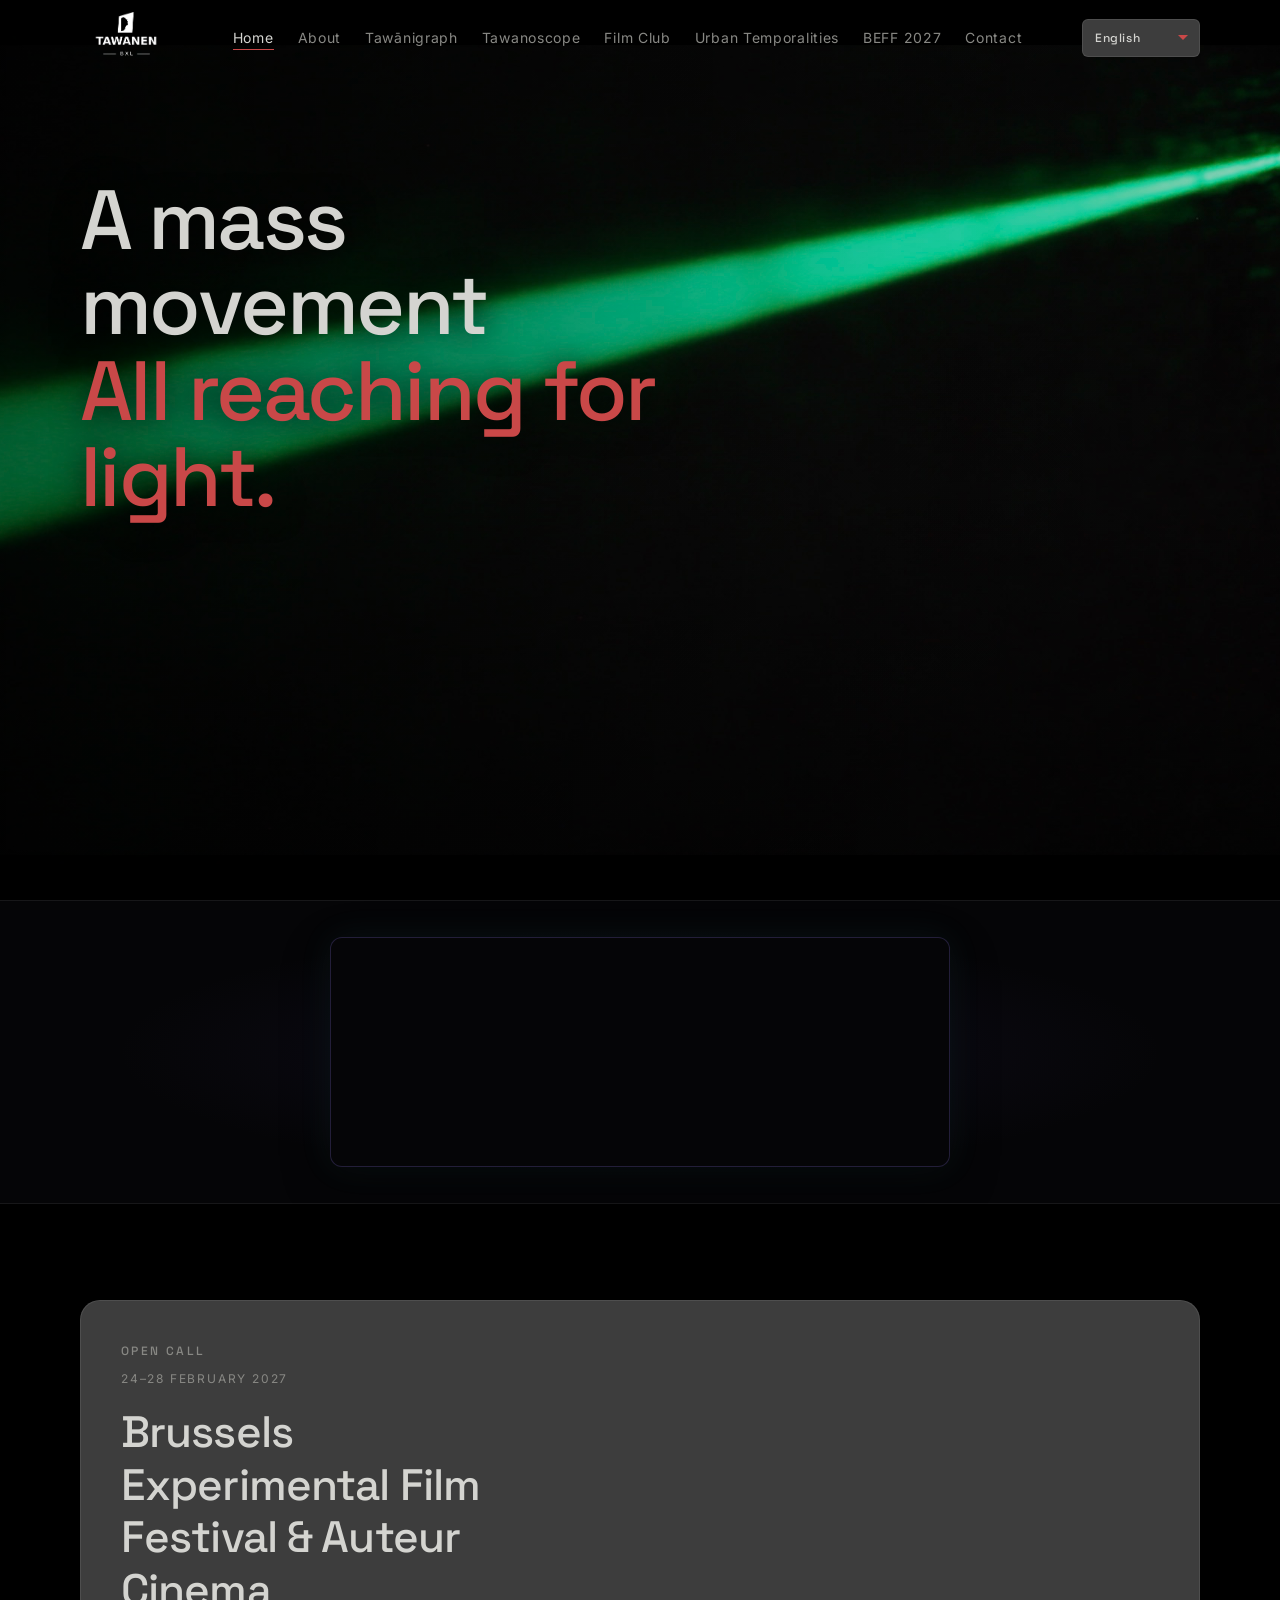
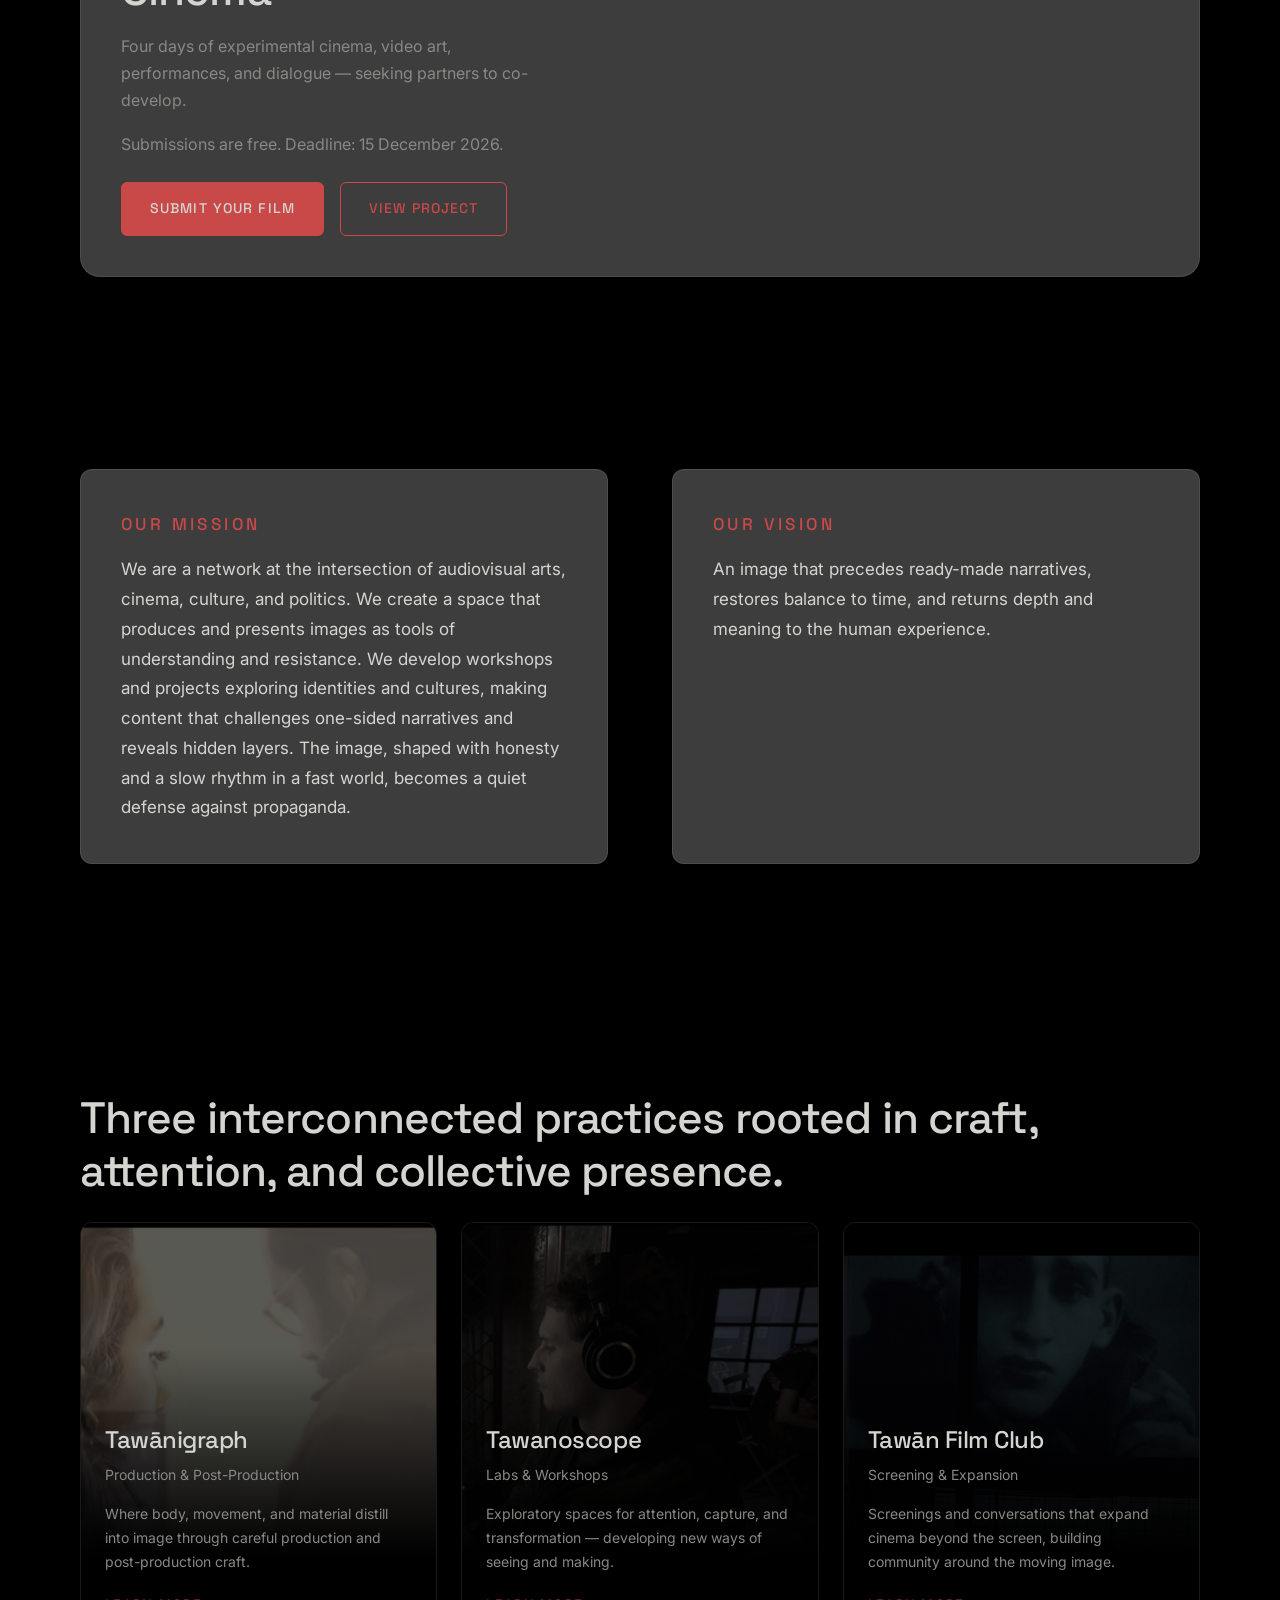
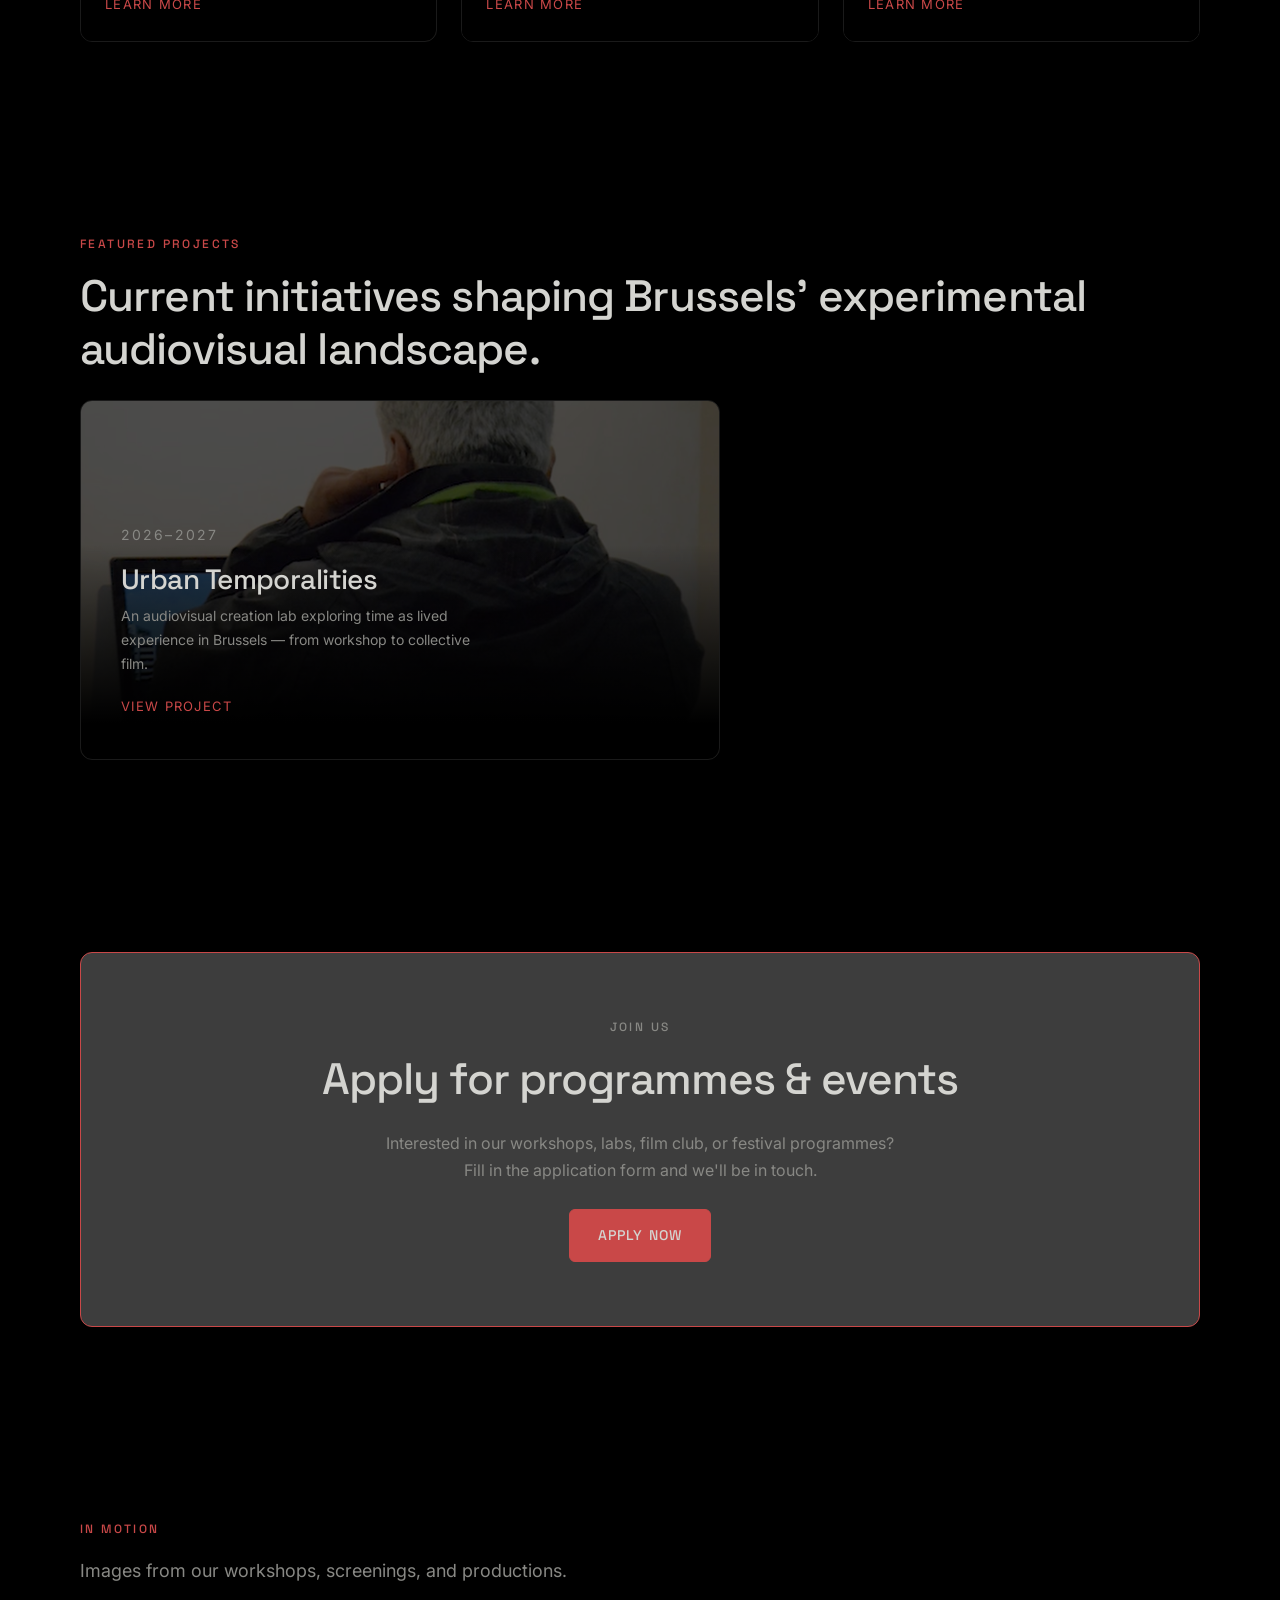
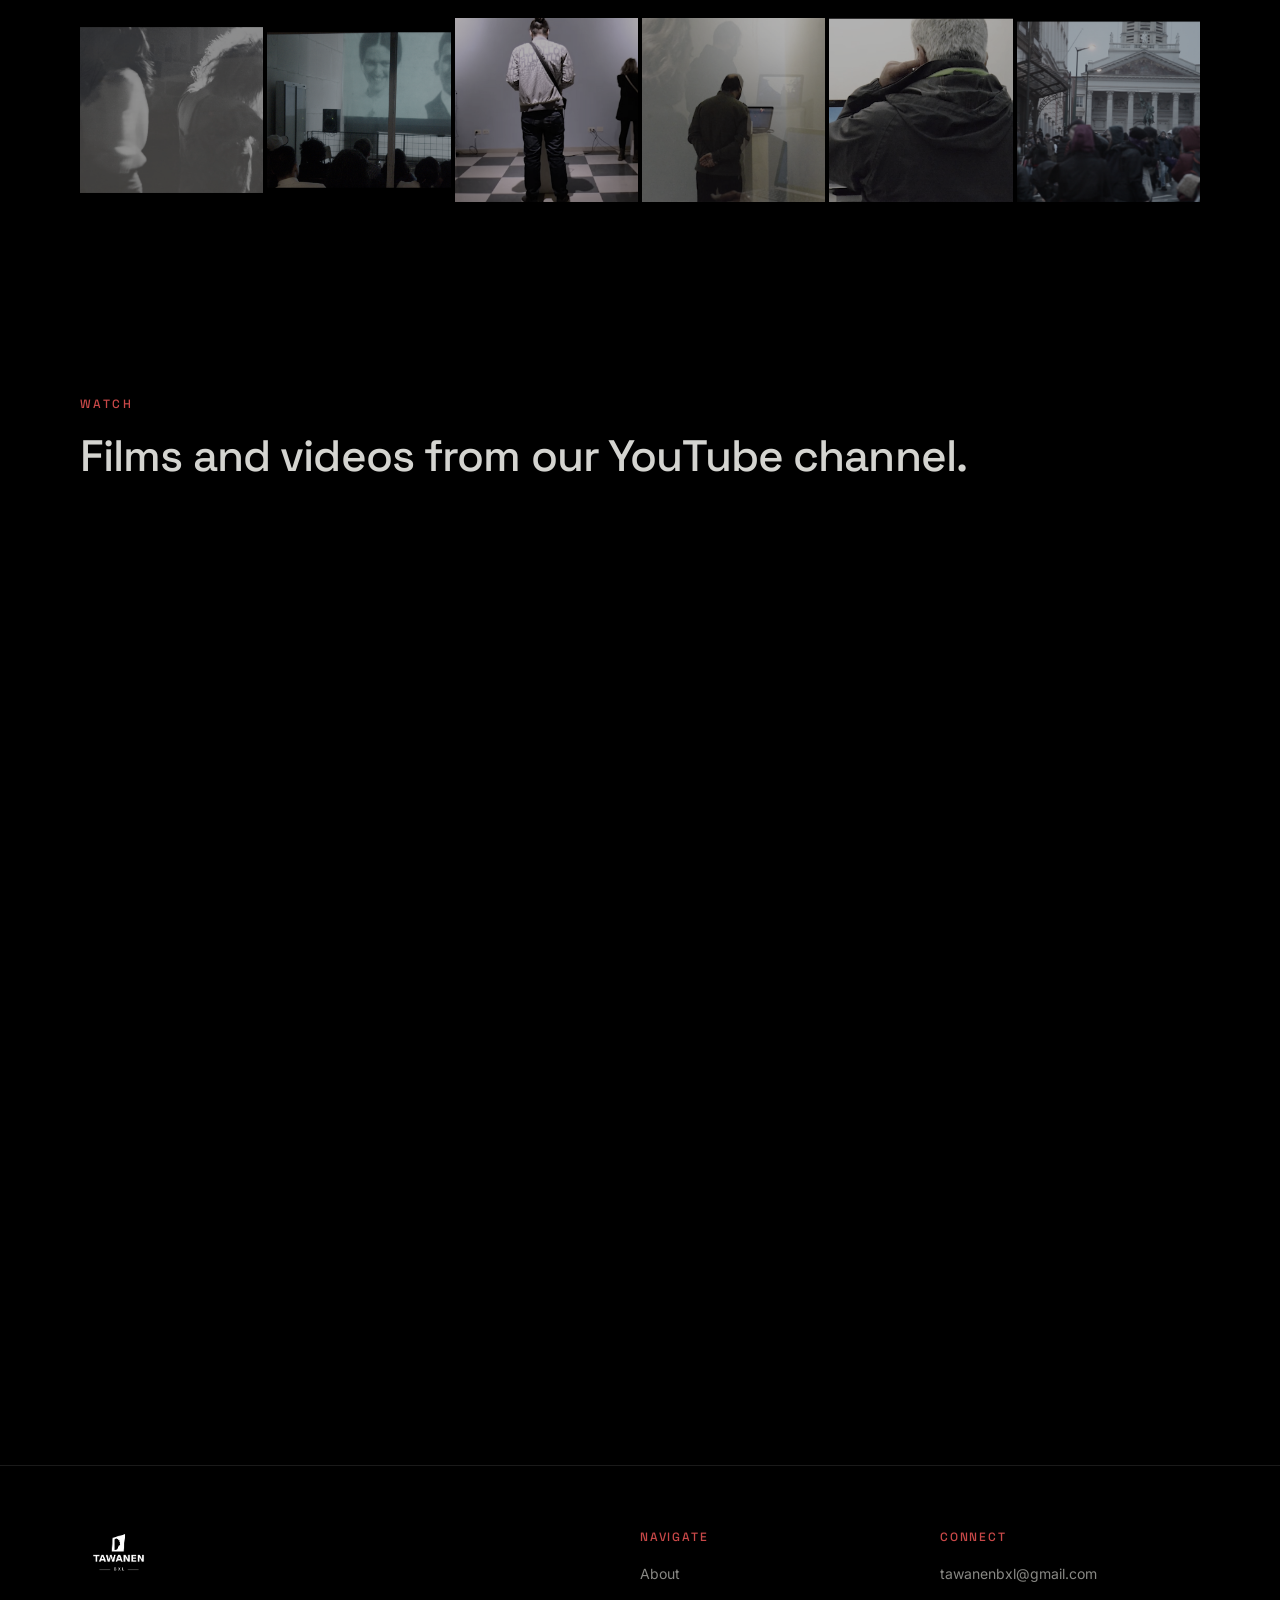
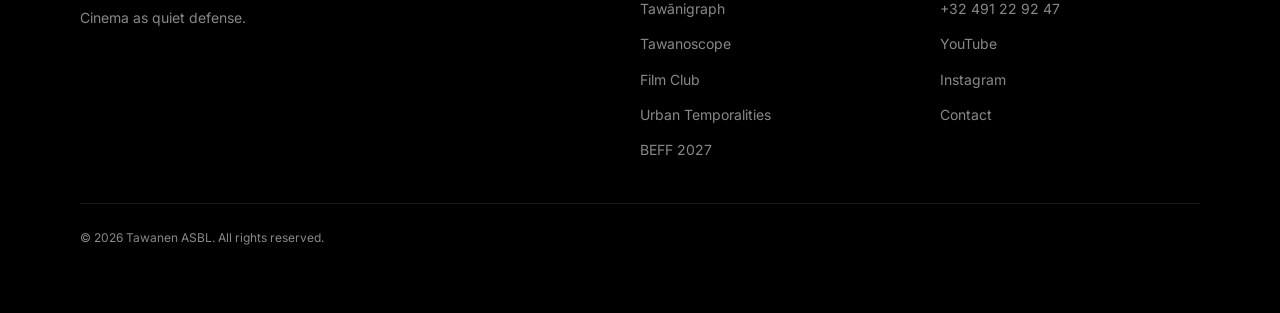
==== commit 2c284c6b: "Use Tawanen logo film as ambient background and hide BEFF poster image" ====
--- a/index.html
+++ b/index.html
@@ -79,9 +79,9 @@
       </div>
     </section>
 
-    <section class="brand-motion" aria-label="Tawanen BXL animated identity">
+    <section class="brand-motion" aria-hidden="true">
       <div class="brand-motion-inner">
-        <video autoplay muted loop playsinline controls preload="metadata" poster="logo.png.png" aria-label="Animated Tawanen BXL logo">
+        <video autoplay muted loop playsinline preload="auto" aria-hidden="true" tabindex="-1">
           <source src="tawanen_bxl_glitch_logo_with_sound.mp4" type="video/mp4">
         </video>
       </div>
@@ -90,7 +90,6 @@
     <section class="section beff-spotlight-section">
       <div class="container">
         <div class="beff-spotlight reveal">
-          <img class="beff-poster" src="assets/images/beff-poster.jpg" alt="BEFF 2027 poster: open call for short and feature films, image and sound, video art, and live AV in Brussels, February 2027" width="1024" height="682">
           <div class="beff-spotlight-copy">
             <p class="section-label" data-i18n="beff.submit.label">Open call</p>
             <p class="featured-project-date" data-i18n="projects.beff.date">24–28 February 2027</p>
--- a/css/variables.css
+++ b/css/variables.css
@@ -30,8 +30,8 @@
   --max-width: 1200px;
   --page-gutter: clamp(1.25rem, 4vw, 2.5rem);
   --nav-height: 76px;
-  --logo-height: 46px;
-  --logo-height-footer: 38px;
+  --logo-height: 62px;
+  --logo-height-footer: 52px;
 
   --transition-slow: 0.6s cubic-bezier(0.25, 0.46, 0.45, 0.94);
   --transition-fast: 0.2s ease;
--- a/css/components.css
+++ b/css/components.css
@@ -661,3 +661,37 @@
     transform: none;
   }
 }
+
+
+/* Tawanen BXL animated brand signature */
+.brand-motion {
+  position: relative;
+  display: flex;
+  justify-content: center;
+  align-items: center;
+  padding: clamp(1.25rem, 3vw, 2.25rem) 1.25rem;
+  background:
+    radial-gradient(ellipse at 50% 50%, rgba(80, 62, 150, 0.13), transparent 58%),
+    #050507;
+  border-top: 1px solid rgba(255,255,255,0.07);
+  border-bottom: 1px solid rgba(255,255,255,0.07);
+}
+.brand-motion-inner {
+  width: min(100%, 620px);
+  margin-inline: auto;
+}
+.brand-motion video {
+  display: block;
+  width: 100%;
+  max-height: 230px;
+  height: auto;
+  object-fit: contain;
+  background: #050507;
+  border: 1px solid rgba(153, 128, 255, 0.2);
+  border-radius: 12px;
+  box-shadow: 0 16px 50px rgba(0,0,0,0.28), 0 0 36px rgba(79, 211, 214, 0.07);
+}
+@media (max-width: 640px) {
+  .brand-motion { padding: 1rem; }
+  .brand-motion video { max-height: 180px; border-radius: 9px; }
+}
--- a/css/pages.css
+++ b/css/pages.css
@@ -302,6 +302,34 @@
   .beff-hero-grid,
   .beff-spotlight {
     grid-template-columns: 1fr;
+  }
+
+  /* Let the Open Call artwork break out of the text card on mobile */
+  .beff-spotlight {
+    display: block;
+    padding: 0;
+    overflow: visible;
+    background: transparent;
+    border: 0;
+    border-radius: 0;
+    gap: 0;
+  }
+
+  .beff-spotlight .beff-poster {
+    width: 100vw;
+    max-width: none;
+    margin-inline: calc(50% - 50vw);
+    height: auto;
+    border-radius: 0;
+    object-fit: contain;
+  }
+
+  .beff-spotlight-copy {
+    padding: clamp(1.25rem, 5vw, 2rem);
+    background: var(--color-charcoal);
+    border: 1px solid var(--color-border);
+    border-top: 0;
+    border-radius: 0 0 var(--radius-lg) var(--radius-lg);
   }
 
   .beff-logo {
